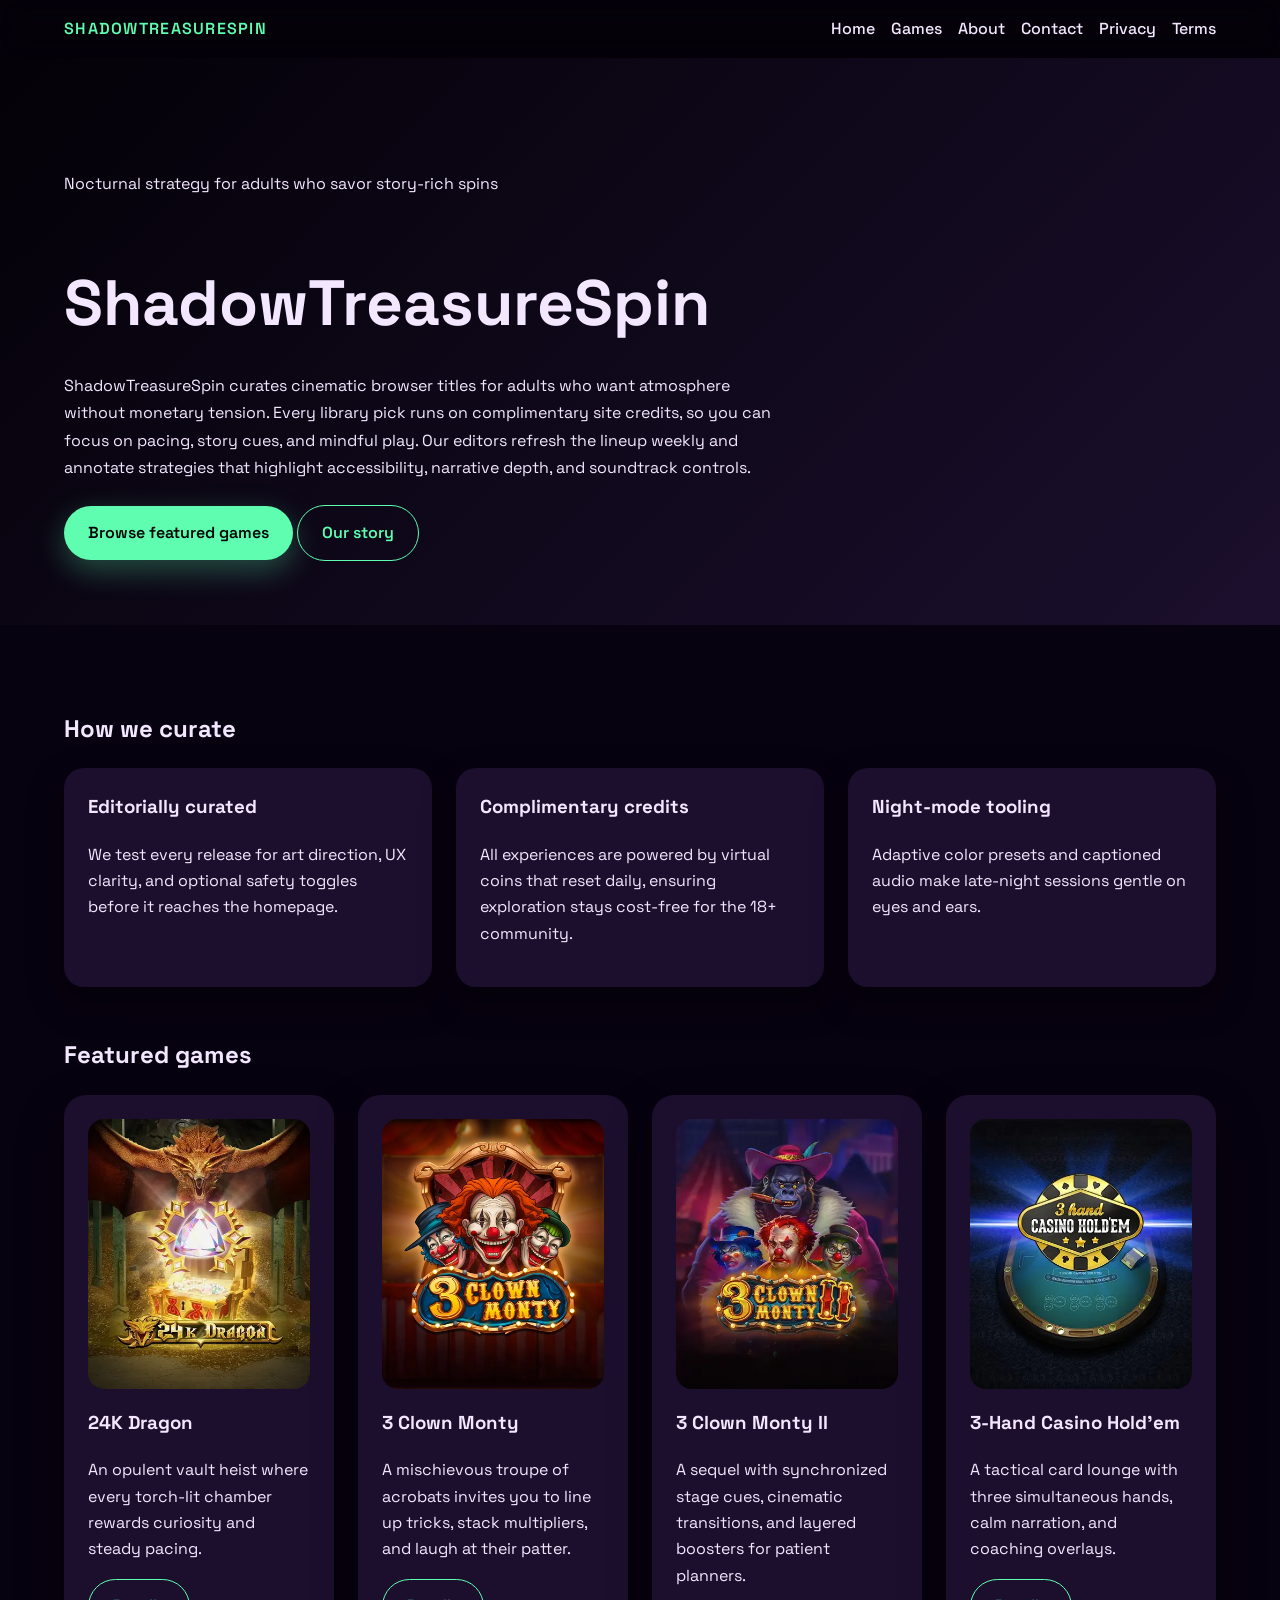
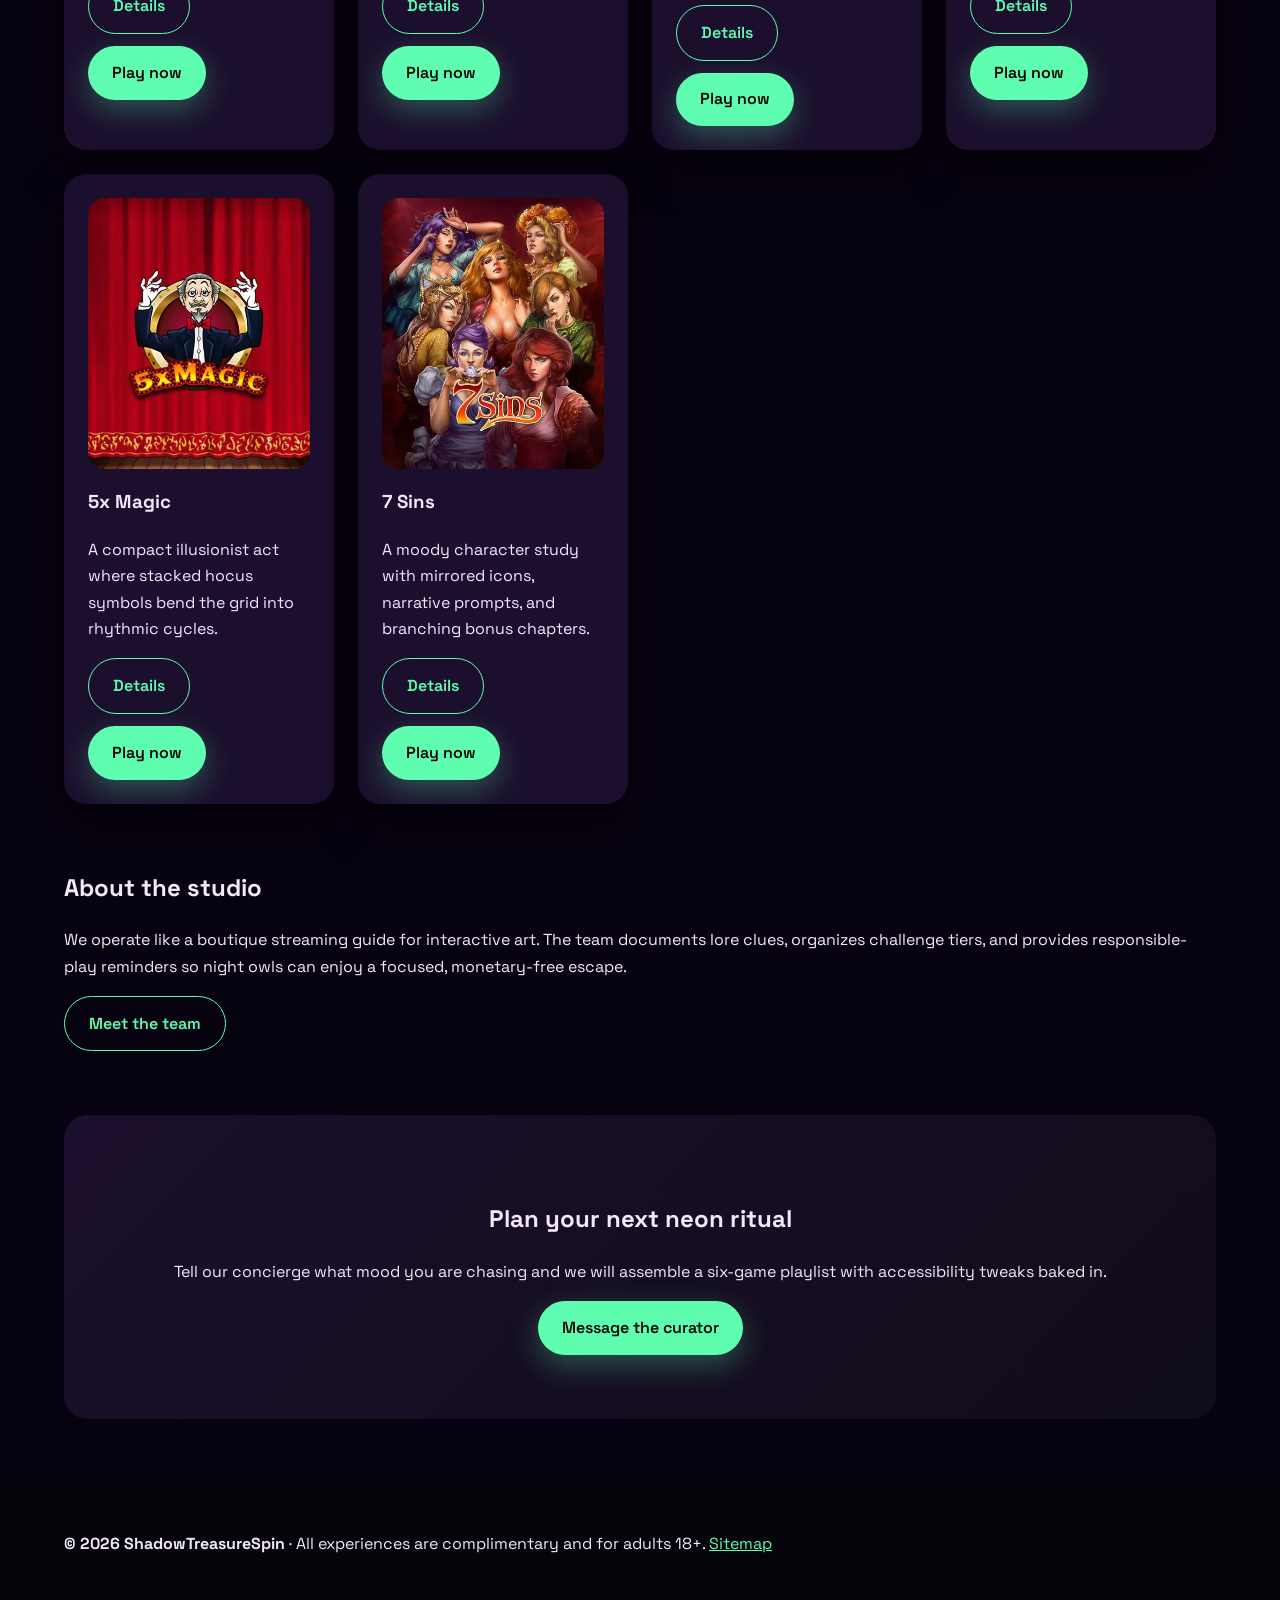
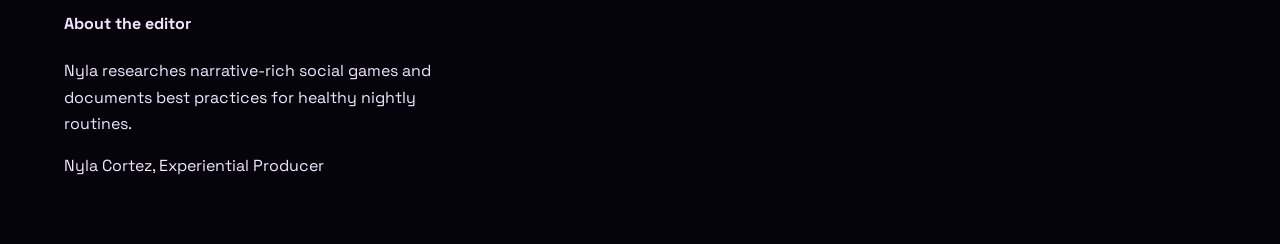
==== index.html @ a5d7dd61 "Initial commit for ShadowTreasureSpin" ====
<!DOCTYPE html><html lang='en'><head><meta charset='UTF-8'><meta name='viewport' content='width=device-width, initial-scale=1.0'><title>ShadowTreasureSpin | Neon Social Game Guide</title><meta name='description' content='ShadowTreasureSpin spotlights six atmospheric, credit-only browser experiences with strategy notes, accessibility tips, and adult-focused community standards.'><meta property='og:title' content='ShadowTreasureSpin | Neon Social Game Guide'><meta property='og:description' content='ShadowTreasureSpin spotlights six atmospheric, credit-only browser experiences with strategy notes, accessibility tips, and adult-focused community standards.'><meta property='og:type' content='website'><meta property='og:url' content='https://shadowtreasurespin.com/index.html'><meta property='og:image' content='https://shadowtreasurespin.com/images/24k-dragon.webp'><meta property='og:site_name' content='ShadowTreasureSpin'><meta name='twitter:card' content='summary_large_image'><meta name='twitter:title' content='ShadowTreasureSpin | Neon Social Game Guide'><meta name='twitter:description' content='ShadowTreasureSpin spotlights six atmospheric, credit-only browser experiences with strategy notes, accessibility tips, and adult-focused community standards.'><link rel='canonical' href='https://shadowtreasurespin.com/index.html'><link rel='preconnect' href='https://fonts.googleapis.com'><link rel='preconnect' href='https://fonts.gstatic.com' crossorigin><link rel='stylesheet' href='https://fonts.googleapis.com/css2?family=Space+Grotesk:wght@400;500;600&display=swap'><link rel='stylesheet' href='css/style.css'><link rel='icon' href="data:image/svg+xml,<svg xmlns='http://www.w3.org/2000/svg' viewBox='0 0 64 64'><circle cx='32' cy='32' r='30' fill='#9b58ff'/><circle cx='32' cy='32' r='18' fill='#5efdb0'/></svg>"><meta name='theme-color' content='#9b58ff'><style>:root{--bg:#07020f;--card:#1b0f2d;--primary:#9b58ff;--accent:#5efdb0;--text:#f3e7ff;--muted:#bba7d1;--shadow:rgba(94,253,176,0.3);}body{margin:0;background:var(--bg);color:var(--text);min-height:100vh;line-height:1.65;}.site-header{display:flex;align-items:center;justify-content:space-between;padding:1rem 5%;background:rgba(0,0,0,0.4);backdrop-filter:blur(14px);position:sticky;top:0;z-index:10;}.logo{font-weight:600;letter-spacing:0.08em;text-transform:uppercase;color:var(--accent);}.site-nav{display:flex;gap:1rem;}.site-nav a{color:var(--text);text-decoration:none;font-weight:500;}.hamburger{background:none;border:none;display:none;flex-direction:column;gap:0.3rem;}.hamburger span{display:block;width:24px;height:2px;background:var(--text);}@media(max-width:768px){.site-nav{position:absolute;top:64px;right:5%;background:var(--card);padding:1rem;border-radius:12px;flex-direction:column;display:none;}.site-nav.open{display:flex;}.hamburger{display:flex;}}</style><script type="application/ld+json">{"@context": "https://schema.org", "@type": "WebSite", "name": "ShadowTreasureSpin", "url": "https://shadowtreasurespin.com", "description": "Nocturnal strategy for adults who savor story-rich spins", "publisher": {"@type": "Organization", "name": "ShadowTreasureSpin"}, "potentialAction": {"@type": "SearchAction", "target": "https://shadowtreasurespin.com/search?q={search_term_string}", "query-input": "required name=search_term_string"}}</script>
<script type="application/ld+json">{"@context": "https://schema.org", "@type": "ItemList", "name": "ShadowTreasureSpin Featured Games", "itemListElement": [{"@type": "ListItem", "position": 1, "item": {"@type": "VideoGame", "name": "24K Dragon", "url": "https://shadowtreasurespin.com/24k-dragon.html"}}, {"@type": "ListItem", "position": 2, "item": {"@type": "VideoGame", "name": "3 Clown Monty", "url": "https://shadowtreasurespin.com/3-clown-monty.html"}}, {"@type": "ListItem", "position": 3, "item": {"@type": "VideoGame", "name": "3 Clown Monty II", "url": "https://shadowtreasurespin.com/3-clown-monty-ii.html"}}, {"@type": "ListItem", "position": 4, "item": {"@type": "VideoGame", "name": "3-Hand Casino Hold'em", "url": "https://shadowtreasurespin.com/3-hand-casino-hold-em.html"}}, {"@type": "ListItem", "position": 5, "item": {"@type": "VideoGame", "name": "5x Magic", "url": "https://shadowtreasurespin.com/5x-magic.html"}}, {"@type": "ListItem", "position": 6, "item": {"@type": "VideoGame", "name": "7 Sins", "url": "https://shadowtreasurespin.com/7-sins.html"}}]}</script></head><body><header class='site-header'><div class='logo'>ShadowTreasureSpin</div><button class='hamburger' aria-label='Toggle navigation'><span></span><span></span><span></span></button><nav class='site-nav'><a href='index.html'>Home</a><a href='games.html'>Games</a><a href='about.html'>About</a><a href='contact.html'>Contact</a><a href='privacy.html'>Privacy</a><a href='terms.html'>Terms</a></nav></header>
    <section class='hero'>
      <p class='eyebrow'>Nocturnal strategy for adults who savor story-rich spins</p>
      <h1>ShadowTreasureSpin</h1>
      <p>ShadowTreasureSpin curates cinematic browser titles for adults who want atmosphere without monetary tension. Every library pick runs on complimentary site credits, so you can focus on pacing, story cues, and mindful play. Our editors refresh the lineup weekly and annotate strategies that highlight accessibility, narrative depth, and soundtrack controls.</p>
      <div class='hero-actions'>
        <a class='btn primary' href='games.html'>Browse featured games</a>
        <a class='btn secondary' href='about.html'>Our story</a>
      </div>
    </section>
    <main>
      <section>
        <h2>How we curate</h2>
        <div class='feature-grid'><div class='card'><h3>Editorially curated</h3><p>We test every release for art direction, UX clarity, and optional safety toggles before it reaches the homepage.</p></div><div class='card'><h3>Complimentary credits</h3><p>All experiences are powered by virtual coins that reset daily, ensuring exploration stays cost-free for the 18+ community.</p></div><div class='card'><h3>Night-mode tooling</h3><p>Adaptive color presets and captioned audio make late-night sessions gentle on eyes and ears.</p></div></div>
      </section>
      <section>
        <h2>Featured games</h2>
        <div class='games-grid'><article class='game-card'><img src='images/24k-dragon.webp' alt='Luminous dragon statue made of virtual gold' loading='lazy'><h3>24K Dragon</h3><p>An opulent vault heist where every torch-lit chamber rewards curiosity and steady pacing.</p><div class='card-actions'><a class='btn secondary' href='24k-dragon.html'>Details</a><a class='btn primary' href='https://asccw.playngonetwork.com/casino/ContainerLauncher?pid=2&gid=twentyfourkdragon&lang=en_GB&practice=1&channel=desktop&demo=2' target='_blank' rel='noopener'>Play now</a></div></article><article class='game-card'><img src='images/3-clown-monty.webp' alt='Retro circus marquee with neon lights' loading='lazy'><h3>3 Clown Monty</h3><p>A mischievous troupe of acrobats invites you to line up tricks, stack multipliers, and laugh at their patter.</p><div class='card-actions'><a class='btn secondary' href='3-clown-monty.html'>Details</a><a class='btn primary' href='https://asccw.playngonetwork.com/casino/ContainerLauncher?pid=2&gid=threeclownmonty&lang=en_GB&practice=1&channel=desktop&demo=2' target='_blank' rel='noopener'>Play now</a></div></article><article class='game-card'><img src='images/3-clown-monty-ii.webp' alt='Stylized circus stage with neon smoke' loading='lazy'><h3>3 Clown Monty II</h3><p>A sequel with synchronized stage cues, cinematic transitions, and layered boosters for patient planners.</p><div class='card-actions'><a class='btn secondary' href='3-clown-monty-ii.html'>Details</a><a class='btn primary' href='https://asccw.playngonetwork.com/casino/ContainerLauncher?pid=2&gid=threeclownmonty2&lang=en_GB&practice=1&channel=desktop&demo=2' target='_blank' rel='noopener'>Play now</a></div></article><article class='game-card'><img src='images/3-hand-casino-hold’em.webp' alt='Minimalist card table with holographic accents' loading='lazy'><h3>3-Hand Casino Hold'em</h3><p>A tactical card lounge with three simultaneous hands, calm narration, and coaching overlays.</p><div class='card-actions'><a class='btn secondary' href='3-hand-casino-hold-em.html'>Details</a><a class='btn primary' href='https://asccw.playngonetwork.com/casino/ContainerLauncher?pid=2&gid=threehandholdem&lang=en_GB&practice=1&channel=desktop&demo=2' target='_blank' rel='noopener'>Play now</a></div></article><article class='game-card'><img src='images/5x-magic.webp' alt='Floating neon top hats over a velvet stage' loading='lazy'><h3>5x Magic</h3><p>A compact illusionist act where stacked hocus symbols bend the grid into rhythmic cycles.</p><div class='card-actions'><a class='btn secondary' href='5x-magic.html'>Details</a><a class='btn primary' href='https://asccw.playngonetwork.com/casino/ContainerLauncher?pid=2&gid=5xmagic&lang=en_GB&practice=1&channel=desktop&demo=2' target='_blank' rel='noopener'>Play now</a></div></article><article class='game-card'><img src='images/7-sins.webp' alt='Baroque stained glass portrait' loading='lazy'><h3>7 Sins</h3><p>A moody character study with mirrored icons, narrative prompts, and branching bonus chapters.</p><div class='card-actions'><a class='btn secondary' href='7-sins.html'>Details</a><a class='btn primary' href='https://asccw.playngonetwork.com/casino/ContainerLauncher?pid=2&gid=sevensins&lang=en_GB&practice=1&channel=desktop&demo=2' target='_blank' rel='noopener'>Play now</a></div></article></div>
      </section>
      <section class='about-preview'>
        <h2>About the studio</h2>
        <p>We operate like a boutique streaming guide for interactive art. The team documents lore clues, organizes challenge tiers, and provides responsible-play reminders so night owls can enjoy a focused, monetary-free escape.</p>
        <a class='btn secondary' href='about.html'>Meet the team</a>
      </section>
      <section class='cta-section'>
        <h2>Plan your next neon ritual</h2>
        <p>Tell our concierge what mood you are chasing and we will assemble a six-game playlist with accessibility tweaks baked in.</p>
        <a class='btn primary' href='contact.html'>Message the curator</a>
      </section>
    </main>
    <footer class='site-footer'><div><strong>&copy; 2026 ShadowTreasureSpin</strong> · All experiences are complimentary and for adults 18+. <a href='sitemap.xml'>Sitemap</a></div><div class='author-bio'><h4>About the editor</h4><p>Nyla researches narrative-rich social games and documents best practices for healthy nightly routines.</p><p>Nyla Cortez, Experiential Producer</p></div></footer><script src='js/main.js' defer></script></body></html>
---- css/style.css ----
@import url('https://fonts.googleapis.com/css2?family=Space+Grotesk:wght@400;500;600&display=swap');
:root { color-scheme: dark; }
body { font-family: 'Space Grotesk', sans-serif; }
main {
  padding: 4rem 5%;
}
.hero {
  padding: 6rem 5% 4rem;
  background: linear-gradient(135deg, rgba(0,0,0,0.5), var(--card));
}
.hero h1 {
  font-size: clamp(2.5rem, 6vw, 4rem);
  margin-bottom: 0.5rem;
}
.hero p {
  max-width: 720px;
  line-height: 1.7;
}
.hero-actions {
  margin-top: 1.5rem;
}
.btn {
  display: inline-block;
  padding: 0.85rem 1.5rem;
  border-radius: 999px;
  text-decoration: none;
  font-weight: 600;
  transition: transform 0.2s ease, box-shadow 0.2s ease;
}
.btn.primary { background: var(--accent); color: #050505; box-shadow: 0 10px 30px var(--shadow); }
.btn.secondary { border: 1px solid var(--accent); color: var(--accent); }
.btn:hover { transform: translateY(-2px); }
.feature-grid, .games-grid, .info-grid {
  display: grid;
  gap: 1.5rem;
}
.feature-grid, .info-grid { grid-template-columns: repeat(auto-fit, minmax(220px, 1fr)); }
.games-grid { grid-template-columns: repeat(auto-fit, minmax(260px, 1fr)); }
.card {
  background: var(--card);
  padding: 1.5rem;
  border-radius: 20px;
  box-shadow: 0 15px 35px rgba(0,0,0,0.35);
}
.card h3 { margin-top: 0; }
.game-card img {
  width: 100%;
  border-radius: 16px;
  display: block;
  margin-bottom: 1rem;
  transition: transform 0.3s ease, filter 0.3s ease;
}
.game-card {
  background: var(--card);
  border-radius: 22px;
  padding: 1.5rem;
  box-shadow: 0 20px 45px rgba(0,0,0,0.35);
  position: relative;
  overflow: hidden;
}
.game-card::after {
  content: '';
  position: absolute;
  inset: 0;
  background: linear-gradient(145deg, transparent, rgba(255,255,255,0.08));
  opacity: 0;
  transition: opacity 0.3s ease;
}
.game-card:hover::after { opacity: 1; }
.game-card:hover img { transform: scale(1.02); filter: brightness(1.1); }
.card-actions { display:flex; gap:0.75rem; flex-wrap:wrap; }
.about-preview { margin: 4rem 0; }
.cta-section { text-align:center; padding:4rem 5%; background: linear-gradient(135deg, var(--card), rgba(255,255,255,0.04)); border-radius:24px; }
.site-footer { padding:3rem 5%; background:#04040a; display:flex; flex-wrap:wrap; gap:2rem; }
.site-footer a { color: var(--accent); }
.author-bio { max-width: 420px; }
.form-group { display:flex; flex-direction:column; margin-bottom:1rem; }
form input, form textarea { padding:0.85rem; border-radius:12px; border:1px solid rgba(255,255,255,0.15); background:rgba(0,0,0,0.35); color:var(--text); }
iframe { border:none; width:100%; min-height:420px; border-radius:20px; }
.related-list { list-style:none; padding:0; display:flex; flex-wrap:wrap; gap:0.75rem; }
.related-list a { color: var(--accent); text-decoration:none; border-bottom:1px solid transparent; }
.related-list a:hover { border-bottom-color: var(--accent); }
section + section { margin-top:3rem; }
.game-hero-image { width:100%; border-radius:24px; margin-bottom:1.5rem; }
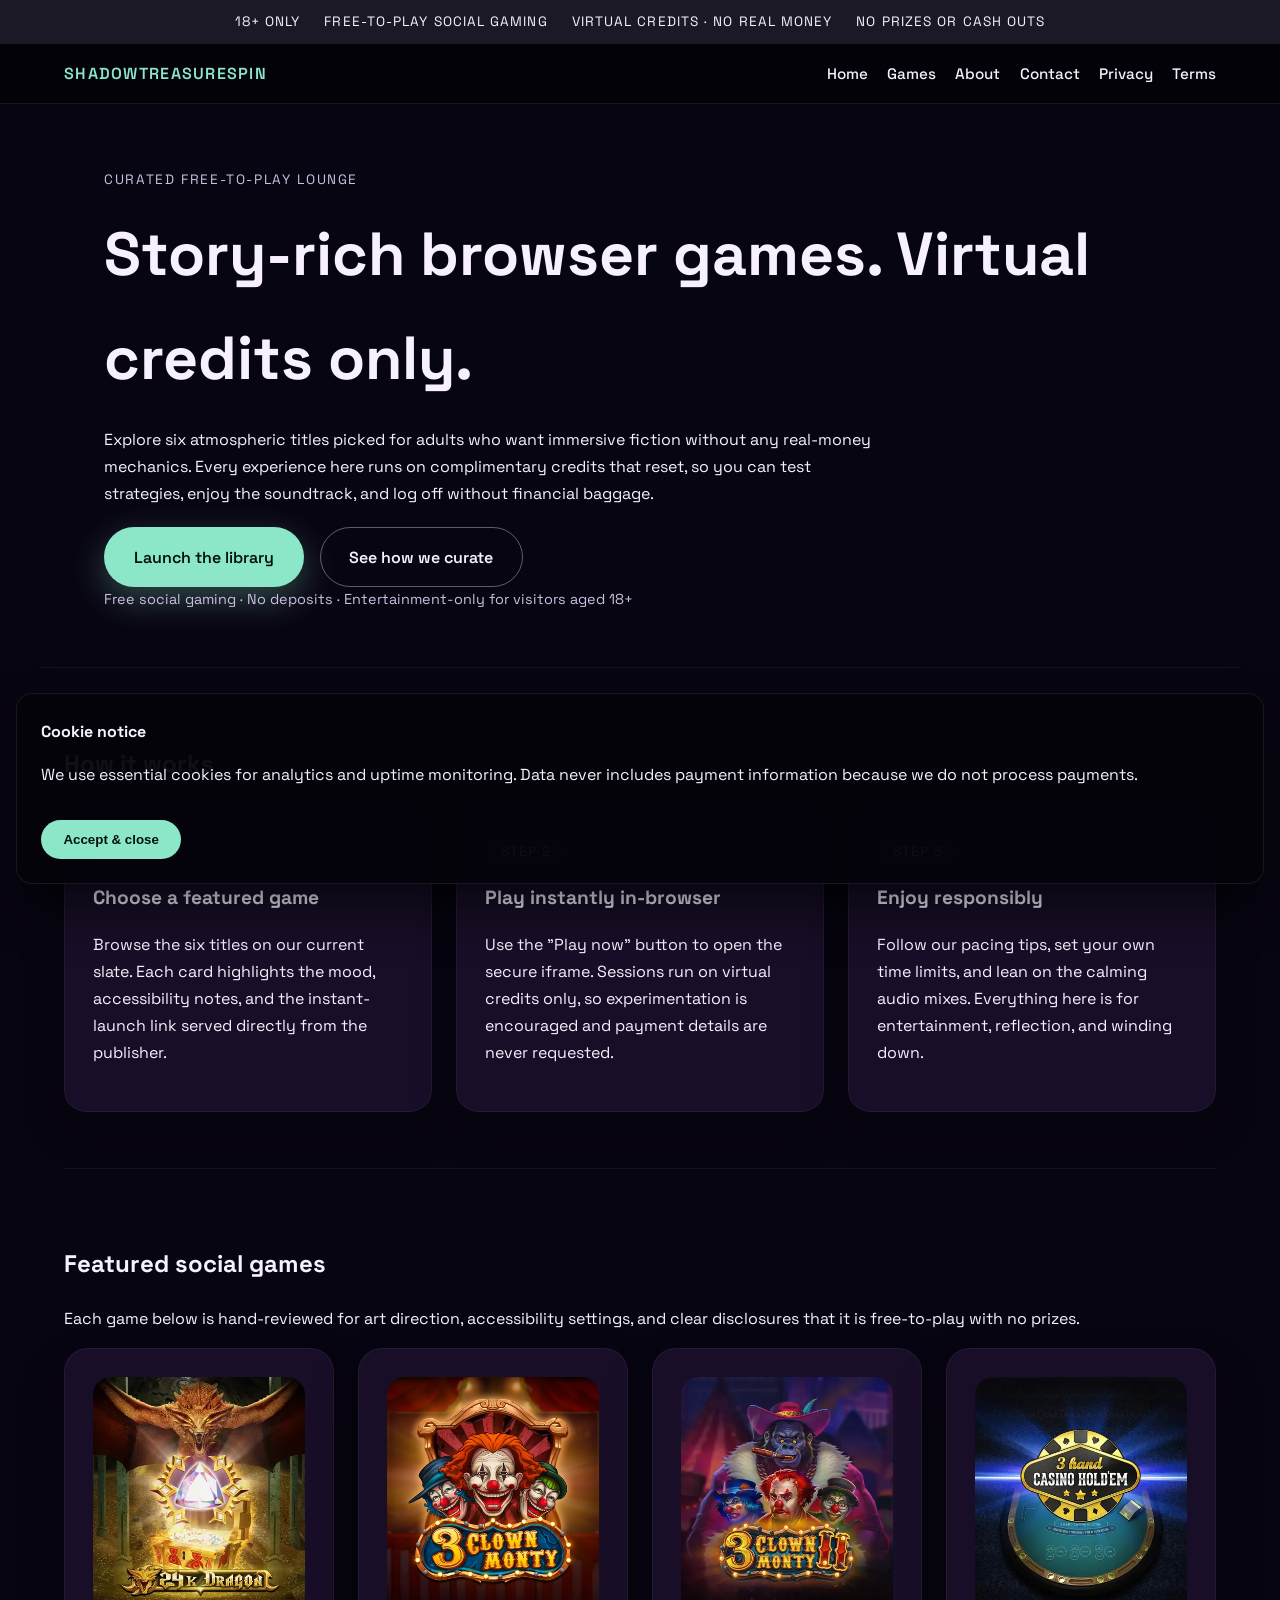
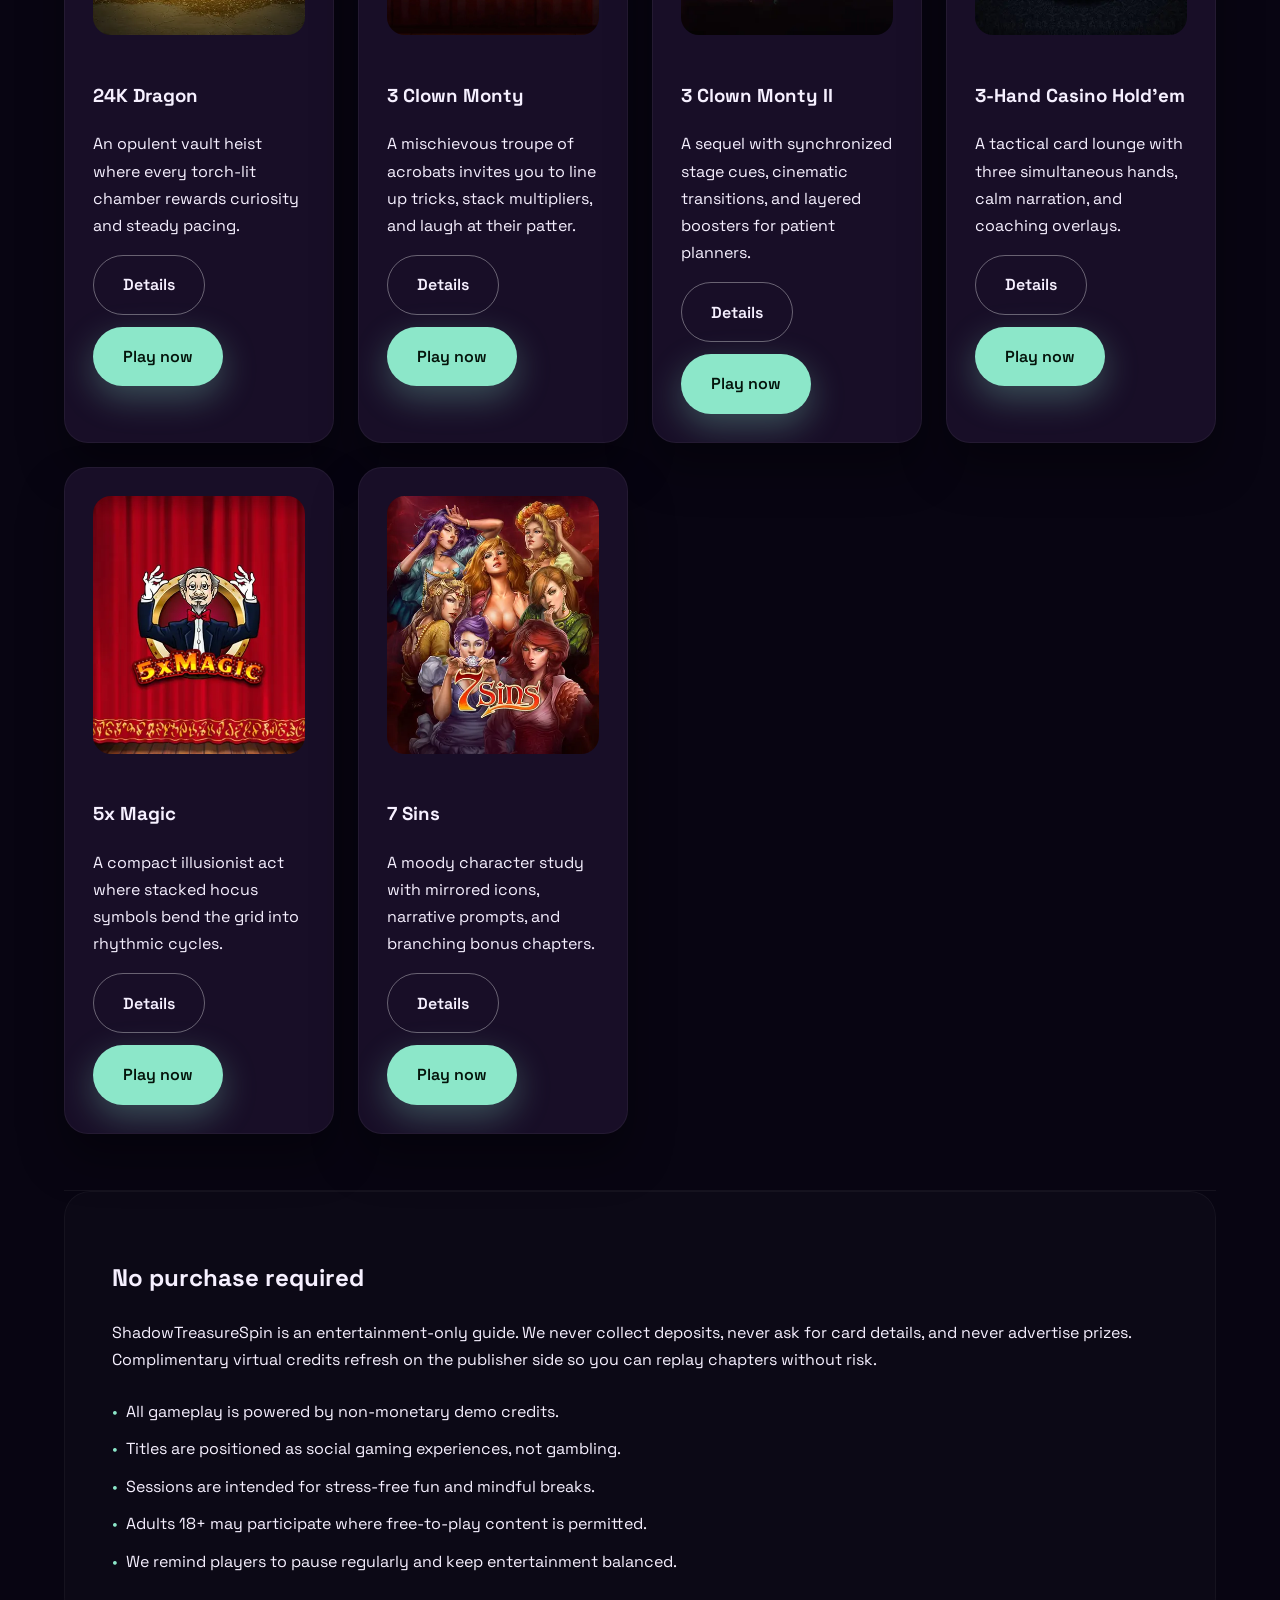
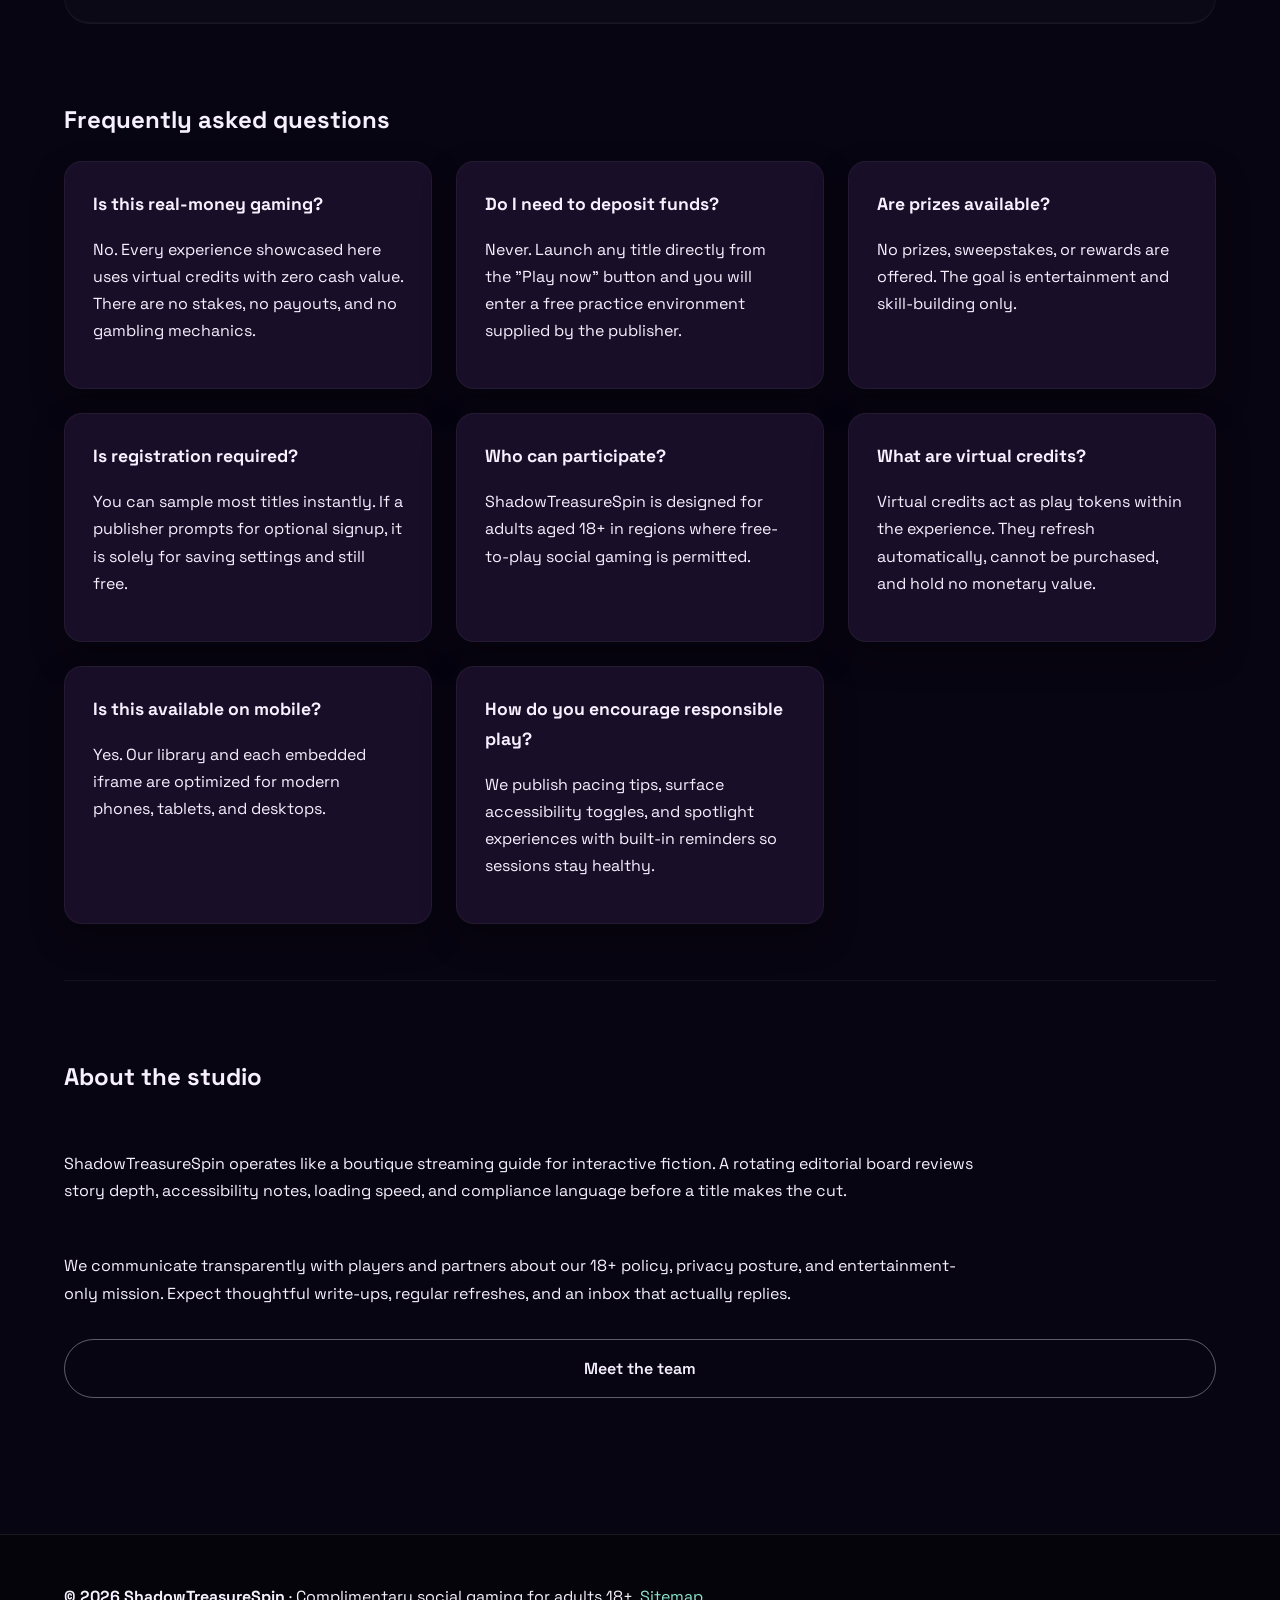
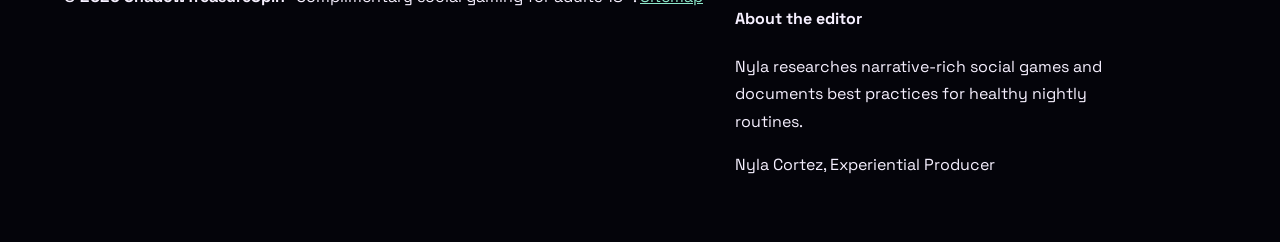
==== commit a74bfe71: "Polish home layout and compliance messaging" ====
--- a/index.html
+++ b/index.html
@@ -1,32 +1,73 @@
-<!DOCTYPE html><html lang='en'><head><meta charset='UTF-8'><meta name='viewport' content='width=device-width, initial-scale=1.0'><title>ShadowTreasureSpin | Neon Social Game Guide</title><meta name='description' content='ShadowTreasureSpin spotlights six atmospheric, credit-only browser experiences with strategy notes, accessibility tips, and adult-focused community standards.'><meta property='og:title' content='ShadowTreasureSpin | Neon Social Game Guide'><meta property='og:description' content='ShadowTreasureSpin spotlights six atmospheric, credit-only browser experiences with strategy notes, accessibility tips, and adult-focused community standards.'><meta property='og:type' content='website'><meta property='og:url' content='https://shadowtreasurespin.com/index.html'><meta property='og:image' content='https://shadowtreasurespin.com/images/24k-dragon.webp'><meta property='og:site_name' content='ShadowTreasureSpin'><meta name='twitter:card' content='summary_large_image'><meta name='twitter:title' content='ShadowTreasureSpin | Neon Social Game Guide'><meta name='twitter:description' content='ShadowTreasureSpin spotlights six atmospheric, credit-only browser experiences with strategy notes, accessibility tips, and adult-focused community standards.'><link rel='canonical' href='https://shadowtreasurespin.com/index.html'><link rel='preconnect' href='https://fonts.googleapis.com'><link rel='preconnect' href='https://fonts.gstatic.com' crossorigin><link rel='stylesheet' href='https://fonts.googleapis.com/css2?family=Space+Grotesk:wght@400;500;600&display=swap'><link rel='stylesheet' href='css/style.css'><link rel='icon' href="data:image/svg+xml,<svg xmlns='http://www.w3.org/2000/svg' viewBox='0 0 64 64'><circle cx='32' cy='32' r='30' fill='#9b58ff'/><circle cx='32' cy='32' r='18' fill='#5efdb0'/></svg>"><meta name='theme-color' content='#9b58ff'><style>:root{--bg:#07020f;--card:#1b0f2d;--primary:#9b58ff;--accent:#5efdb0;--text:#f3e7ff;--muted:#bba7d1;--shadow:rgba(94,253,176,0.3);}body{margin:0;background:var(--bg);color:var(--text);min-height:100vh;line-height:1.65;}.site-header{display:flex;align-items:center;justify-content:space-between;padding:1rem 5%;background:rgba(0,0,0,0.4);backdrop-filter:blur(14px);position:sticky;top:0;z-index:10;}.logo{font-weight:600;letter-spacing:0.08em;text-transform:uppercase;color:var(--accent);}.site-nav{display:flex;gap:1rem;}.site-nav a{color:var(--text);text-decoration:none;font-weight:500;}.hamburger{background:none;border:none;display:none;flex-direction:column;gap:0.3rem;}.hamburger span{display:block;width:24px;height:2px;background:var(--text);}@media(max-width:768px){.site-nav{position:absolute;top:64px;right:5%;background:var(--card);padding:1rem;border-radius:12px;flex-direction:column;display:none;}.site-nav.open{display:flex;}.hamburger{display:flex;}}</style><script type="application/ld+json">{"@context": "https://schema.org", "@type": "WebSite", "name": "ShadowTreasureSpin", "url": "https://shadowtreasurespin.com", "description": "Nocturnal strategy for adults who savor story-rich spins", "publisher": {"@type": "Organization", "name": "ShadowTreasureSpin"}, "potentialAction": {"@type": "SearchAction", "target": "https://shadowtreasurespin.com/search?q={search_term_string}", "query-input": "required name=search_term_string"}}</script>
-<script type="application/ld+json">{"@context": "https://schema.org", "@type": "ItemList", "name": "ShadowTreasureSpin Featured Games", "itemListElement": [{"@type": "ListItem", "position": 1, "item": {"@type": "VideoGame", "name": "24K Dragon", "url": "https://shadowtreasurespin.com/24k-dragon.html"}}, {"@type": "ListItem", "position": 2, "item": {"@type": "VideoGame", "name": "3 Clown Monty", "url": "https://shadowtreasurespin.com/3-clown-monty.html"}}, {"@type": "ListItem", "position": 3, "item": {"@type": "VideoGame", "name": "3 Clown Monty II", "url": "https://shadowtreasurespin.com/3-clown-monty-ii.html"}}, {"@type": "ListItem", "position": 4, "item": {"@type": "VideoGame", "name": "3-Hand Casino Hold'em", "url": "https://shadowtreasurespin.com/3-hand-casino-hold-em.html"}}, {"@type": "ListItem", "position": 5, "item": {"@type": "VideoGame", "name": "5x Magic", "url": "https://shadowtreasurespin.com/5x-magic.html"}}, {"@type": "ListItem", "position": 6, "item": {"@type": "VideoGame", "name": "7 Sins", "url": "https://shadowtreasurespin.com/7-sins.html"}}]}</script></head><body><header class='site-header'><div class='logo'>ShadowTreasureSpin</div><button class='hamburger' aria-label='Toggle navigation'><span></span><span></span><span></span></button><nav class='site-nav'><a href='index.html'>Home</a><a href='games.html'>Games</a><a href='about.html'>About</a><a href='contact.html'>Contact</a><a href='privacy.html'>Privacy</a><a href='terms.html'>Terms</a></nav></header>
-    <section class='hero'>
-      <p class='eyebrow'>Nocturnal strategy for adults who savor story-rich spins</p>
-      <h1>ShadowTreasureSpin</h1>
-      <p>ShadowTreasureSpin curates cinematic browser titles for adults who want atmosphere without monetary tension. Every library pick runs on complimentary site credits, so you can focus on pacing, story cues, and mindful play. Our editors refresh the lineup weekly and annotate strategies that highlight accessibility, narrative depth, and soundtrack controls.</p>
-      <div class='hero-actions'>
-        <a class='btn primary' href='games.html'>Browse featured games</a>
-        <a class='btn secondary' href='about.html'>Our story</a>
-      </div>
-    </section>
-    <main>
-      <section>
-        <h2>How we curate</h2>
-        <div class='feature-grid'><div class='card'><h3>Editorially curated</h3><p>We test every release for art direction, UX clarity, and optional safety toggles before it reaches the homepage.</p></div><div class='card'><h3>Complimentary credits</h3><p>All experiences are powered by virtual coins that reset daily, ensuring exploration stays cost-free for the 18+ community.</p></div><div class='card'><h3>Night-mode tooling</h3><p>Adaptive color presets and captioned audio make late-night sessions gentle on eyes and ears.</p></div></div>
-      </section>
-      <section>
-        <h2>Featured games</h2>
-        <div class='games-grid'><article class='game-card'><img src='images/24k-dragon.webp' alt='Luminous dragon statue made of virtual gold' loading='lazy'><h3>24K Dragon</h3><p>An opulent vault heist where every torch-lit chamber rewards curiosity and steady pacing.</p><div class='card-actions'><a class='btn secondary' href='24k-dragon.html'>Details</a><a class='btn primary' href='https://asccw.playngonetwork.com/casino/ContainerLauncher?pid=2&gid=twentyfourkdragon&lang=en_GB&practice=1&channel=desktop&demo=2' target='_blank' rel='noopener'>Play now</a></div></article><article class='game-card'><img src='images/3-clown-monty.webp' alt='Retro circus marquee with neon lights' loading='lazy'><h3>3 Clown Monty</h3><p>A mischievous troupe of acrobats invites you to line up tricks, stack multipliers, and laugh at their patter.</p><div class='card-actions'><a class='btn secondary' href='3-clown-monty.html'>Details</a><a class='btn primary' href='https://asccw.playngonetwork.com/casino/ContainerLauncher?pid=2&gid=threeclownmonty&lang=en_GB&practice=1&channel=desktop&demo=2' target='_blank' rel='noopener'>Play now</a></div></article><article class='game-card'><img src='images/3-clown-monty-ii.webp' alt='Stylized circus stage with neon smoke' loading='lazy'><h3>3 Clown Monty II</h3><p>A sequel with synchronized stage cues, cinematic transitions, and layered boosters for patient planners.</p><div class='card-actions'><a class='btn secondary' href='3-clown-monty-ii.html'>Details</a><a class='btn primary' href='https://asccw.playngonetwork.com/casino/ContainerLauncher?pid=2&gid=threeclownmonty2&lang=en_GB&practice=1&channel=desktop&demo=2' target='_blank' rel='noopener'>Play now</a></div></article><article class='game-card'><img src='images/3-hand-casino-hold’em.webp' alt='Minimalist card table with holographic accents' loading='lazy'><h3>3-Hand Casino Hold'em</h3><p>A tactical card lounge with three simultaneous hands, calm narration, and coaching overlays.</p><div class='card-actions'><a class='btn secondary' href='3-hand-casino-hold-em.html'>Details</a><a class='btn primary' href='https://asccw.playngonetwork.com/casino/ContainerLauncher?pid=2&gid=threehandholdem&lang=en_GB&practice=1&channel=desktop&demo=2' target='_blank' rel='noopener'>Play now</a></div></article><article class='game-card'><img src='images/5x-magic.webp' alt='Floating neon top hats over a velvet stage' loading='lazy'><h3>5x Magic</h3><p>A compact illusionist act where stacked hocus symbols bend the grid into rhythmic cycles.</p><div class='card-actions'><a class='btn secondary' href='5x-magic.html'>Details</a><a class='btn primary' href='https://asccw.playngonetwork.com/casino/ContainerLauncher?pid=2&gid=5xmagic&lang=en_GB&practice=1&channel=desktop&demo=2' target='_blank' rel='noopener'>Play now</a></div></article><article class='game-card'><img src='images/7-sins.webp' alt='Baroque stained glass portrait' loading='lazy'><h3>7 Sins</h3><p>A moody character study with mirrored icons, narrative prompts, and branching bonus chapters.</p><div class='card-actions'><a class='btn secondary' href='7-sins.html'>Details</a><a class='btn primary' href='https://asccw.playngonetwork.com/casino/ContainerLauncher?pid=2&gid=sevensins&lang=en_GB&practice=1&channel=desktop&demo=2' target='_blank' rel='noopener'>Play now</a></div></article></div>
-      </section>
-      <section class='about-preview'>
-        <h2>About the studio</h2>
-        <p>We operate like a boutique streaming guide for interactive art. The team documents lore clues, organizes challenge tiers, and provides responsible-play reminders so night owls can enjoy a focused, monetary-free escape.</p>
-        <a class='btn secondary' href='about.html'>Meet the team</a>
-      </section>
-      <section class='cta-section'>
-        <h2>Plan your next neon ritual</h2>
-        <p>Tell our concierge what mood you are chasing and we will assemble a six-game playlist with accessibility tweaks baked in.</p>
-        <a class='btn primary' href='contact.html'>Message the curator</a>
-      </section>
-    </main>
-    <footer class='site-footer'><div><strong>&copy; 2026 ShadowTreasureSpin</strong> · All experiences are complimentary and for adults 18+. <a href='sitemap.xml'>Sitemap</a></div><div class='author-bio'><h4>About the editor</h4><p>Nyla researches narrative-rich social games and documents best practices for healthy nightly routines.</p><p>Nyla Cortez, Experiential Producer</p></div></footer><script src='js/main.js' defer></script></body></html>+<!DOCTYPE html><html lang='en'><head><meta charset='UTF-8'><meta name='viewport' content='width=device-width, initial-scale=1.0'><title>ShadowTreasureSpin | Neon Social Game Guide</title><meta name='description' content='ShadowTreasureSpin spotlights six atmospheric, credit-only browser experiences with strategy notes, accessibility tips, and adult-focused community standards.'><meta property='og:title' content='ShadowTreasureSpin | Neon Social Game Guide'><meta property='og:description' content='ShadowTreasureSpin spotlights six atmospheric, credit-only browser experiences with strategy notes, accessibility tips, and adult-focused community standards.'><meta property='og:type' content='website'><meta property='og:url' content='https://shadowtreasurespin.com/index.html'><meta property='og:image' content='https://shadowtreasurespin.com/images/24k-dragon.webp'><meta property='og:site_name' content='ShadowTreasureSpin'><meta name='twitter:card' content='summary_large_image'><meta name='twitter:title' content='ShadowTreasureSpin | Neon Social Game Guide'><meta name='twitter:description' content='ShadowTreasureSpin spotlights six atmospheric, credit-only browser experiences with strategy notes, accessibility tips, and adult-focused community standards.'><link rel='canonical' href='https://shadowtreasurespin.com/index.html'><link rel='preconnect' href='https://fonts.googleapis.com'><link rel='preconnect' href='https://fonts.gstatic.com' crossorigin><link rel='stylesheet' href='https://fonts.googleapis.com/css2?family=Space+Grotesk:wght@400;500;600&display=swap'><link rel='stylesheet' href='css/style.css'><link rel='icon' href="data:image/svg+xml,<svg xmlns='http://www.w3.org/2000/svg' viewBox='0 0 64 64'><circle cx='32' cy='32' r='30' fill='#b387ff'/><circle cx='32' cy='32' r='18' fill='#8ce7c9'/></svg>"><meta name='theme-color' content='#b387ff'><style>:root{--bg:#080512;--card:#180e27;--primary:#b387ff;--accent:#8ce7c9;--text:#f6f0ff;--muted:#cbbfdf;--shadow:rgba(140,231,201,0.3);}</style><script type="application/ld+json">{"@context": "https://schema.org", "@type": "WebSite", "name": "ShadowTreasureSpin", "url": "https://shadowtreasurespin.com", "description": "Nocturnal strategy for adults who savor story-rich spins", "publisher": {"@type": "Organization", "name": "ShadowTreasureSpin"}, "potentialAction": {"@type": "SearchAction", "target": "https://shadowtreasurespin.com/search?q={search_term_string}", "query-input": "required name=search_term_string"}}</script>
+<script type="application/ld+json">{"@context": "https://schema.org", "@type": "ItemList", "name": "ShadowTreasureSpin Featured Games", "itemListElement": [{"@type": "ListItem", "position": 1, "item": {"@type": "VideoGame", "name": "24K Dragon", "url": "https://shadowtreasurespin.com/24k-dragon.html"}}, {"@type": "ListItem", "position": 2, "item": {"@type": "VideoGame", "name": "3 Clown Monty", "url": "https://shadowtreasurespin.com/3-clown-monty.html"}}, {"@type": "ListItem", "position": 3, "item": {"@type": "VideoGame", "name": "3 Clown Monty II", "url": "https://shadowtreasurespin.com/3-clown-monty-ii.html"}}, {"@type": "ListItem", "position": 4, "item": {"@type": "VideoGame", "name": "3-Hand Casino Hold'em", "url": "https://shadowtreasurespin.com/3-hand-casino-hold-em.html"}}, {"@type": "ListItem", "position": 5, "item": {"@type": "VideoGame", "name": "5x Magic", "url": "https://shadowtreasurespin.com/5x-magic.html"}}, {"@type": "ListItem", "position": 6, "item": {"@type": "VideoGame", "name": "7 Sins", "url": "https://shadowtreasurespin.com/7-sins.html"}}]}</script></head><body><div class='compliance-strip'><span>18+ only</span><span>Free-to-play social gaming</span><span>Virtual credits · No real money</span><span>No prizes or cash outs</span></div><header class='site-header'><div class='logo'>ShadowTreasureSpin</div><button class='hamburger' aria-label='Toggle navigation'><span></span><span></span><span></span></button><nav class='site-nav'><a href='index.html'>Home</a><a href='games.html'>Games</a><a href='about.html'>About</a><a href='contact.html'>Contact</a><a href='privacy.html'>Privacy</a><a href='terms.html'>Terms</a></nav></header>
+<section class='hero' id='hero'>
+  <div>
+    <p class='eyebrow'>Curated free-to-play lounge</p>
+    <h1>Story-rich browser games. Virtual credits only.</h1>
+    <p>Explore six atmospheric titles picked for adults who want immersive fiction without any real-money mechanics. Every experience here runs on complimentary credits that reset, so you can test strategies, enjoy the soundtrack, and log off without financial baggage.</p>
+    <div class='hero-actions'>
+      <a class='btn primary' href='games.html'>Launch the library</a>
+      <a class='btn secondary' href='about.html'>See how we curate</a>
+    </div>
+    <p class='assurance-note'>Free social gaming · No deposits · Entertainment-only for visitors aged 18+</p>
+  </div>
+</section>
+<main>
+  <section id='how-it-works'>
+    <h2>How it works</h2>
+    <div class='steps-grid'>
+      <article class='step-card'>
+        <span>Step 1</span>
+        <h3>Choose a featured game</h3>
+        <p>Browse the six titles on our current slate. Each card highlights the mood, accessibility notes, and the instant-launch link served directly from the publisher.</p>
+      </article>
+      <article class='step-card'>
+        <span>Step 2</span>
+        <h3>Play instantly in-browser</h3>
+        <p>Use the "Play now" button to open the secure iframe. Sessions run on virtual credits only, so experimentation is encouraged and payment details are never requested.</p>
+      </article>
+      <article class='step-card'>
+        <span>Step 3</span>
+        <h3>Enjoy responsibly</h3>
+        <p>Follow our pacing tips, set your own time limits, and lean on the calming audio mixes. Everything here is for entertainment, reflection, and winding down.</p>
+      </article>
+    </div>
+  </section>
+  <section id='games'>
+    <h2>Featured social games</h2>
+    <p>Each game below is hand-reviewed for art direction, accessibility settings, and clear disclosures that it is free-to-play with no prizes.</p>
+    <div class='games-grid'><article class='game-card'><img src='images/24k-dragon.webp' alt='Luminous dragon statue made of virtual gold' loading='lazy'><h3>24K Dragon</h3><p>An opulent vault heist where every torch-lit chamber rewards curiosity and steady pacing.</p><div class='card-actions'><a class='btn secondary' href='24k-dragon.html'>Details</a><a class='btn primary' href='https://asccw.playngonetwork.com/casino/ContainerLauncher?pid=2&gid=twentyfourkdragon&lang=en_GB&practice=1&channel=desktop&demo=2' target='_blank' rel='noopener'>Play now</a></div></article><article class='game-card'><img src='images/3-clown-monty.webp' alt='Retro circus marquee with neon lights' loading='lazy'><h3>3 Clown Monty</h3><p>A mischievous troupe of acrobats invites you to line up tricks, stack multipliers, and laugh at their patter.</p><div class='card-actions'><a class='btn secondary' href='3-clown-monty.html'>Details</a><a class='btn primary' href='https://asccw.playngonetwork.com/casino/ContainerLauncher?pid=2&gid=threeclownmonty&lang=en_GB&practice=1&channel=desktop&demo=2' target='_blank' rel='noopener'>Play now</a></div></article><article class='game-card'><img src='images/3-clown-monty-ii.webp' alt='Stylized circus stage with neon smoke' loading='lazy'><h3>3 Clown Monty II</h3><p>A sequel with synchronized stage cues, cinematic transitions, and layered boosters for patient planners.</p><div class='card-actions'><a class='btn secondary' href='3-clown-monty-ii.html'>Details</a><a class='btn primary' href='https://asccw.playngonetwork.com/casino/ContainerLauncher?pid=2&gid=threeclownmonty2&lang=en_GB&practice=1&channel=desktop&demo=2' target='_blank' rel='noopener'>Play now</a></div></article><article class='game-card'><img src='images/3-hand-casino-hold’em.webp' alt='Minimalist card table with holographic accents' loading='lazy'><h3>3-Hand Casino Hold'em</h3><p>A tactical card lounge with three simultaneous hands, calm narration, and coaching overlays.</p><div class='card-actions'><a class='btn secondary' href='3-hand-casino-hold-em.html'>Details</a><a class='btn primary' href='https://asccw.playngonetwork.com/casino/ContainerLauncher?pid=2&gid=threehandholdem&lang=en_GB&practice=1&channel=desktop&demo=2' target='_blank' rel='noopener'>Play now</a></div></article><article class='game-card'><img src='images/5x-magic.webp' alt='Floating neon top hats over a velvet stage' loading='lazy'><h3>5x Magic</h3><p>A compact illusionist act where stacked hocus symbols bend the grid into rhythmic cycles.</p><div class='card-actions'><a class='btn secondary' href='5x-magic.html'>Details</a><a class='btn primary' href='https://asccw.playngonetwork.com/casino/ContainerLauncher?pid=2&gid=5xmagic&lang=en_GB&practice=1&channel=desktop&demo=2' target='_blank' rel='noopener'>Play now</a></div></article><article class='game-card'><img src='images/7-sins.webp' alt='Baroque stained glass portrait' loading='lazy'><h3>7 Sins</h3><p>A moody character study with mirrored icons, narrative prompts, and branching bonus chapters.</p><div class='card-actions'><a class='btn secondary' href='7-sins.html'>Details</a><a class='btn primary' href='https://asccw.playngonetwork.com/casino/ContainerLauncher?pid=2&gid=sevensins&lang=en_GB&practice=1&channel=desktop&demo=2' target='_blank' rel='noopener'>Play now</a></div></article></div>
+  </section>
+  <section class='no-purchase'>
+    <h2>No purchase required</h2>
+    <p>ShadowTreasureSpin is an entertainment-only guide. We never collect deposits, never ask for card details, and never advertise prizes. Complimentary virtual credits refresh on the publisher side so you can replay chapters without risk.</p>
+    <ul>
+      <li>All gameplay is powered by non-monetary demo credits.</li>
+      <li>Titles are positioned as social gaming experiences, not gambling.</li>
+      <li>Sessions are intended for stress-free fun and mindful breaks.</li>
+      <li>Adults 18+ may participate where free-to-play content is permitted.</li>
+      <li>We remind players to pause regularly and keep entertainment balanced.</li>
+    </ul>
+  </section>
+  <section class='faq-section' id='faq'>
+    <h2>Frequently asked questions</h2>
+    <div class='faq-grid'>
+      <article class='faq-item'><h3>Is this real-money gaming?</h3><p>No. Every experience showcased here uses virtual credits with zero cash value. There are no stakes, no payouts, and no gambling mechanics.</p></article>
+      <article class='faq-item'><h3>Do I need to deposit funds?</h3><p>Never. Launch any title directly from the "Play now" button and you will enter a free practice environment supplied by the publisher.</p></article>
+      <article class='faq-item'><h3>Are prizes available?</h3><p>No prizes, sweepstakes, or rewards are offered. The goal is entertainment and skill-building only.</p></article>
+      <article class='faq-item'><h3>Is registration required?</h3><p>You can sample most titles instantly. If a publisher prompts for optional signup, it is solely for saving settings and still free.</p></article>
+      <article class='faq-item'><h3>Who can participate?</h3><p>ShadowTreasureSpin is designed for adults aged 18+ in regions where free-to-play social gaming is permitted.</p></article>
+      <article class='faq-item'><h3>What are virtual credits?</h3><p>Virtual credits act as play tokens within the experience. They refresh automatically, cannot be purchased, and hold no monetary value.</p></article>
+      <article class='faq-item'><h3>Is this available on mobile?</h3><p>Yes. Our library and each embedded iframe are optimized for modern phones, tablets, and desktops.</p></article>
+      <article class='faq-item'><h3>How do you encourage responsible play?</h3><p>We publish pacing tips, surface accessibility toggles, and spotlight experiences with built-in reminders so sessions stay healthy.</p></article>
+    </div>
+  </section>
+  <section class='about-preview'>
+    <h2>About the studio</h2>
+    <p>ShadowTreasureSpin operates like a boutique streaming guide for interactive fiction. A rotating editorial board reviews story depth, accessibility notes, loading speed, and compliance language before a title makes the cut.</p>
+    <p>We communicate transparently with players and partners about our 18+ policy, privacy posture, and entertainment-only mission. Expect thoughtful write-ups, regular refreshes, and an inbox that actually replies.</p>
+    <a class='btn secondary' href='about.html'>Meet the team</a>
+  </section>
+</main>
+<footer class='site-footer'><div><strong>&copy; 2026 ShadowTreasureSpin</strong> · Complimentary social gaming for adults 18+. <a href='sitemap.xml'>Sitemap</a></div><div class='author-bio'><h4>About the editor</h4><p>Nyla researches narrative-rich social games and documents best practices for healthy nightly routines.</p><p>Nyla Cortez, Experiential Producer</p></div></footer>
+<div class='cookie-banner' role='region' aria-label='Cookie notice'><div><strong>Cookie notice</strong><p>We use essential cookies for analytics and uptime monitoring. Data never includes payment information because we do not process payments.</p></div><button type='button' data-cookie-accept>Accept &amp; close</button></div><script src='js/main.js' defer></script></body></html>
--- a/css/style.css
+++ b/css/style.css
@@ -1,85 +1,369 @@
 @import url('https://fonts.googleapis.com/css2?family=Space+Grotesk:wght@400;500;600&display=swap');
-:root { color-scheme: dark; }
-body { font-family: 'Space Grotesk', sans-serif; }
+:root {
+  color-scheme: dark;
+}
+* {
+  box-sizing: border-box;
+}
+body {
+  margin: 0;
+  font-family: 'Space Grotesk', sans-serif;
+  background: var(--bg);
+  color: var(--text);
+  line-height: 1.7;
+  font-size: 1rem;
+}
+img {
+  max-width: 100%;
+  height: auto;
+  border-radius: 18px;
+}
+a {
+  color: var(--accent);
+}
 main {
-  padding: 4rem 5%;
+  padding: 0 5% 5rem;
+}
+main > section {
+  padding: 3.5rem 0;
+  border-bottom: 1px solid rgba(255, 255, 255, 0.05);
+}
+main > section:last-of-type {
+  border-bottom: none;
+}
+.compliance-strip {
+  background: rgba(255, 255, 255, 0.08);
+  color: var(--text);
+  padding: 0.65rem 5%;
+  font-size: 0.85rem;
+  letter-spacing: 0.08em;
+  text-transform: uppercase;
+  display: flex;
+  justify-content: center;
+  gap: 1.5rem;
+  flex-wrap: wrap;
+}
+.compliance-strip span {
+  display: inline-flex;
+  align-items: center;
+  gap: 0.4rem;
+}
+.site-header {
+  display: flex;
+  align-items: center;
+  justify-content: space-between;
+  padding: 1rem 5%;
+  background: rgba(0, 0, 0, 0.45);
+  backdrop-filter: blur(18px);
+  position: sticky;
+  top: 0;
+  z-index: 10;
+  border-bottom: 1px solid rgba(255, 255, 255, 0.08);
+}
+.logo {
+  font-weight: 600;
+  letter-spacing: 0.08em;
+  text-transform: uppercase;
+  color: var(--accent);
+}
+.site-nav {
+  display: flex;
+  gap: 1.2rem;
+}
+.site-nav a {
+  color: var(--text);
+  text-decoration: none;
+  font-weight: 500;
+  font-size: 0.95rem;
+}
+.hamburger {
+  background: none;
+  border: none;
+  display: none;
+  flex-direction: column;
+  gap: 0.3rem;
+}
+.hamburger span {
+  display: block;
+  width: 24px;
+  height: 2px;
+  background: var(--text);
 }
 .hero {
-  padding: 6rem 5% 4rem;
-  background: linear-gradient(135deg, rgba(0,0,0,0.5), var(--card));
+  padding: 4rem 5% 3.5rem;
+  border-bottom: 1px solid rgba(255, 255, 255, 0.05);
+  display: grid;
+  gap: 1.5rem;
+  max-width: 1200px;
+  margin: 0 auto;
 }
 .hero h1 {
-  font-size: clamp(2.5rem, 6vw, 4rem);
-  margin-bottom: 0.5rem;
+  font-size: clamp(2.5rem, 5vw, 3.8rem);
+  margin: 0 0 1rem;
 }
 .hero p {
-  max-width: 720px;
-  line-height: 1.7;
+  max-width: 780px;
+  margin: 0;
+}
+.hero .eyebrow {
+  color: var(--muted);
+  text-transform: uppercase;
+  letter-spacing: 0.12em;
+  font-size: 0.85rem;
+  margin-bottom: 0.75rem;
 }
 .hero-actions {
-  margin-top: 1.5rem;
+  display: flex;
+  gap: 1rem;
+  flex-wrap: wrap;
+  align-items: center;
+  margin-top: 1.25rem;
+}
+.assurance-note {
+  font-size: 0.9rem;
+  color: var(--muted);
 }
 .btn {
-  display: inline-block;
-  padding: 0.85rem 1.5rem;
+  display: inline-flex;
+  align-items: center;
+  justify-content: center;
+  gap: 0.35rem;
+  padding: 0.95rem 1.8rem;
   border-radius: 999px;
   text-decoration: none;
   font-weight: 600;
-  transition: transform 0.2s ease, box-shadow 0.2s ease;
-}
-.btn.primary { background: var(--accent); color: #050505; box-shadow: 0 10px 30px var(--shadow); }
-.btn.secondary { border: 1px solid var(--accent); color: var(--accent); }
-.btn:hover { transform: translateY(-2px); }
-.feature-grid, .games-grid, .info-grid {
+  transition: transform 0.2s ease, box-shadow 0.2s ease, background 0.2s ease;
+  border: 1px solid transparent;
+}
+.btn.primary {
+  background: var(--accent);
+  color: #04140b;
+  box-shadow: 0 12px 35px var(--shadow);
+}
+.btn.secondary {
+  border: 1px solid rgba(255, 255, 255, 0.35);
+  color: var(--text);
+  background: transparent;
+}
+.btn:hover,
+.btn:focus-visible {
+  transform: translateY(-2px);
+  box-shadow: 0 18px 35px rgba(0, 0, 0, 0.35);
+}
+.steps-grid,
+.games-grid,
+.faq-grid {
   display: grid;
   gap: 1.5rem;
 }
-.feature-grid, .info-grid { grid-template-columns: repeat(auto-fit, minmax(220px, 1fr)); }
-.games-grid { grid-template-columns: repeat(auto-fit, minmax(260px, 1fr)); }
-.card {
+.steps-grid {
+  grid-template-columns: repeat(auto-fit, minmax(220px, 1fr));
+}
+.step-card {
   background: var(--card);
-  padding: 1.5rem;
-  border-radius: 20px;
-  box-shadow: 0 15px 35px rgba(0,0,0,0.35);
-}
-.card h3 { margin-top: 0; }
-.game-card img {
-  width: 100%;
-  border-radius: 16px;
-  display: block;
-  margin-bottom: 1rem;
-  transition: transform 0.3s ease, filter 0.3s ease;
+  border-radius: 22px;
+  padding: 1.75rem;
+  box-shadow: 0 18px 38px rgba(0, 0, 0, 0.35);
+  border: 1px solid rgba(255, 255, 255, 0.05);
+}
+.step-card span {
+  display: inline-flex;
+  padding: 0.35rem 1rem;
+  border-radius: 999px;
+  background: rgba(255, 255, 255, 0.08);
+  color: var(--accent);
+  font-size: 0.85rem;
+  letter-spacing: 0.08em;
+  margin-bottom: 0.85rem;
+  text-transform: uppercase;
+}
+.step-card h3 {
+  margin: 0 0 0.75rem;
+  font-size: 1.2rem;
+}
+.games-grid {
+  grid-template-columns: repeat(auto-fit, minmax(260px, 1fr));
 }
 .game-card {
   background: var(--card);
-  border-radius: 22px;
-  padding: 1.5rem;
-  box-shadow: 0 20px 45px rgba(0,0,0,0.35);
+  border-radius: 24px;
+  padding: 1.75rem;
+  box-shadow: 0 25px 45px rgba(0, 0, 0, 0.35);
   position: relative;
   overflow: hidden;
+  border: 1px solid rgba(255, 255, 255, 0.05);
 }
 .game-card::after {
   content: '';
   position: absolute;
   inset: 0;
-  background: linear-gradient(145deg, transparent, rgba(255,255,255,0.08));
+  background: linear-gradient(145deg, transparent, rgba(255, 255, 255, 0.08));
   opacity: 0;
   transition: opacity 0.3s ease;
 }
-.game-card:hover::after { opacity: 1; }
-.game-card:hover img { transform: scale(1.02); filter: brightness(1.1); }
-.card-actions { display:flex; gap:0.75rem; flex-wrap:wrap; }
-.about-preview { margin: 4rem 0; }
-.cta-section { text-align:center; padding:4rem 5%; background: linear-gradient(135deg, var(--card), rgba(255,255,255,0.04)); border-radius:24px; }
-.site-footer { padding:3rem 5%; background:#04040a; display:flex; flex-wrap:wrap; gap:2rem; }
-.site-footer a { color: var(--accent); }
-.author-bio { max-width: 420px; }
-.form-group { display:flex; flex-direction:column; margin-bottom:1rem; }
-form input, form textarea { padding:0.85rem; border-radius:12px; border:1px solid rgba(255,255,255,0.15); background:rgba(0,0,0,0.35); color:var(--text); }
-iframe { border:none; width:100%; min-height:420px; border-radius:20px; }
-.related-list { list-style:none; padding:0; display:flex; flex-wrap:wrap; gap:0.75rem; }
-.related-list a { color: var(--accent); text-decoration:none; border-bottom:1px solid transparent; }
-.related-list a:hover { border-bottom-color: var(--accent); }
-section + section { margin-top:3rem; }
-.game-hero-image { width:100%; border-radius:24px; margin-bottom:1.5rem; }
-
+.game-card:hover::after {
+  opacity: 1;
+}
+.game-card:hover {
+  transform: translateY(-4px);
+}
+.game-card img {
+  width: 100%;
+  margin-bottom: 1.1rem;
+  border-radius: 18px;
+  transition: transform 0.3s ease, filter 0.3s ease;
+}
+.game-card:hover img {
+  transform: scale(1.02);
+  filter: brightness(1.08);
+}
+.card-actions {
+  display: flex;
+  gap: 0.75rem;
+  flex-wrap: wrap;
+  margin-top: 1rem;
+}
+.no-purchase {
+  background: rgba(255, 255, 255, 0.02);
+  border-radius: 26px;
+  padding: 3rem;
+  box-shadow: inset 0 0 0 1px rgba(255, 255, 255, 0.04);
+}
+.no-purchase ul {
+  list-style: none;
+  padding: 0;
+  margin: 1.5rem 0 0;
+  display: grid;
+  gap: 0.65rem;
+}
+.no-purchase li::before {
+  content: '•';
+  margin-right: 0.5rem;
+  color: var(--accent);
+}
+.faq-grid {
+  grid-template-columns: repeat(auto-fit, minmax(280px, 1fr));
+}
+.faq-item {
+  background: var(--card);
+  border-radius: 18px;
+  padding: 1.75rem;
+  border: 1px solid rgba(255, 255, 255, 0.05);
+  box-shadow: 0 15px 32px rgba(0, 0, 0, 0.35);
+}
+.faq-item h3 {
+  margin: 0 0 0.5rem;
+  font-size: 1.1rem;
+}
+.about-preview {
+  display: grid;
+  gap: 1rem;
+}
+.about-preview p {
+  max-width: 920px;
+}
+.site-footer {
+  padding: 3rem 5%;
+  background: #04040a;
+  display: flex;
+  flex-wrap: wrap;
+  gap: 2rem;
+  border-top: 1px solid rgba(255, 255, 255, 0.08);
+}
+.site-footer a {
+  color: var(--accent);
+}
+.author-bio {
+  max-width: 420px;
+}
+.cookie-banner {
+  position: fixed;
+  left: 1rem;
+  right: 1rem;
+  bottom: 1rem;
+  background: rgba(4, 4, 10, 0.95);
+  border: 1px solid rgba(255, 255, 255, 0.08);
+  border-radius: 16px;
+  padding: 1.5rem;
+  display: flex;
+  flex-wrap: wrap;
+  gap: 1rem;
+  align-items: center;
+  box-shadow: 0 25px 45px rgba(0, 0, 0, 0.55);
+}
+.cookie-banner.hidden {
+  display: none;
+}
+.cookie-banner button {
+  padding: 0.75rem 1.4rem;
+  border-radius: 999px;
+  border: none;
+  background: var(--accent);
+  color: #04140b;
+  font-weight: 600;
+  cursor: pointer;
+}
+.form-group {
+  display: flex;
+  flex-direction: column;
+  margin-bottom: 1rem;
+}
+form input,
+form textarea {
+  padding: 0.85rem;
+  border-radius: 12px;
+  border: 1px solid rgba(255, 255, 255, 0.15);
+  background: rgba(0, 0, 0, 0.35);
+  color: var(--text);
+}
+iframe {
+  border: none;
+  width: 100%;
+  min-height: 420px;
+  border-radius: 20px;
+}
+.related-list {
+  list-style: none;
+  padding: 0;
+  display: flex;
+  flex-wrap: wrap;
+  gap: 0.75rem;
+}
+.related-list a {
+  color: var(--accent);
+  text-decoration: none;
+  border-bottom: 1px solid transparent;
+}
+.related-list a:hover {
+  border-bottom-color: var(--accent);
+}
+@media (max-width: 900px) {
+  .site-nav {
+    position: absolute;
+    top: 64px;
+    right: 5%;
+    background: var(--card);
+    padding: 1rem 1.25rem;
+    border-radius: 14px;
+    flex-direction: column;
+    display: none;
+    box-shadow: 0 20px 35px rgba(0, 0, 0, 0.55);
+  }
+  .site-nav.open {
+    display: flex;
+  }
+  .hamburger {
+    display: flex;
+  }
+  main {
+    padding: 0 1.5rem 4rem;
+  }
+  .hero {
+    padding: 3rem 1.5rem 2.5rem;
+  }
+  .cookie-banner {
+    position: fixed;
+    left: 1rem;
+    right: 1rem;
+  }
+}
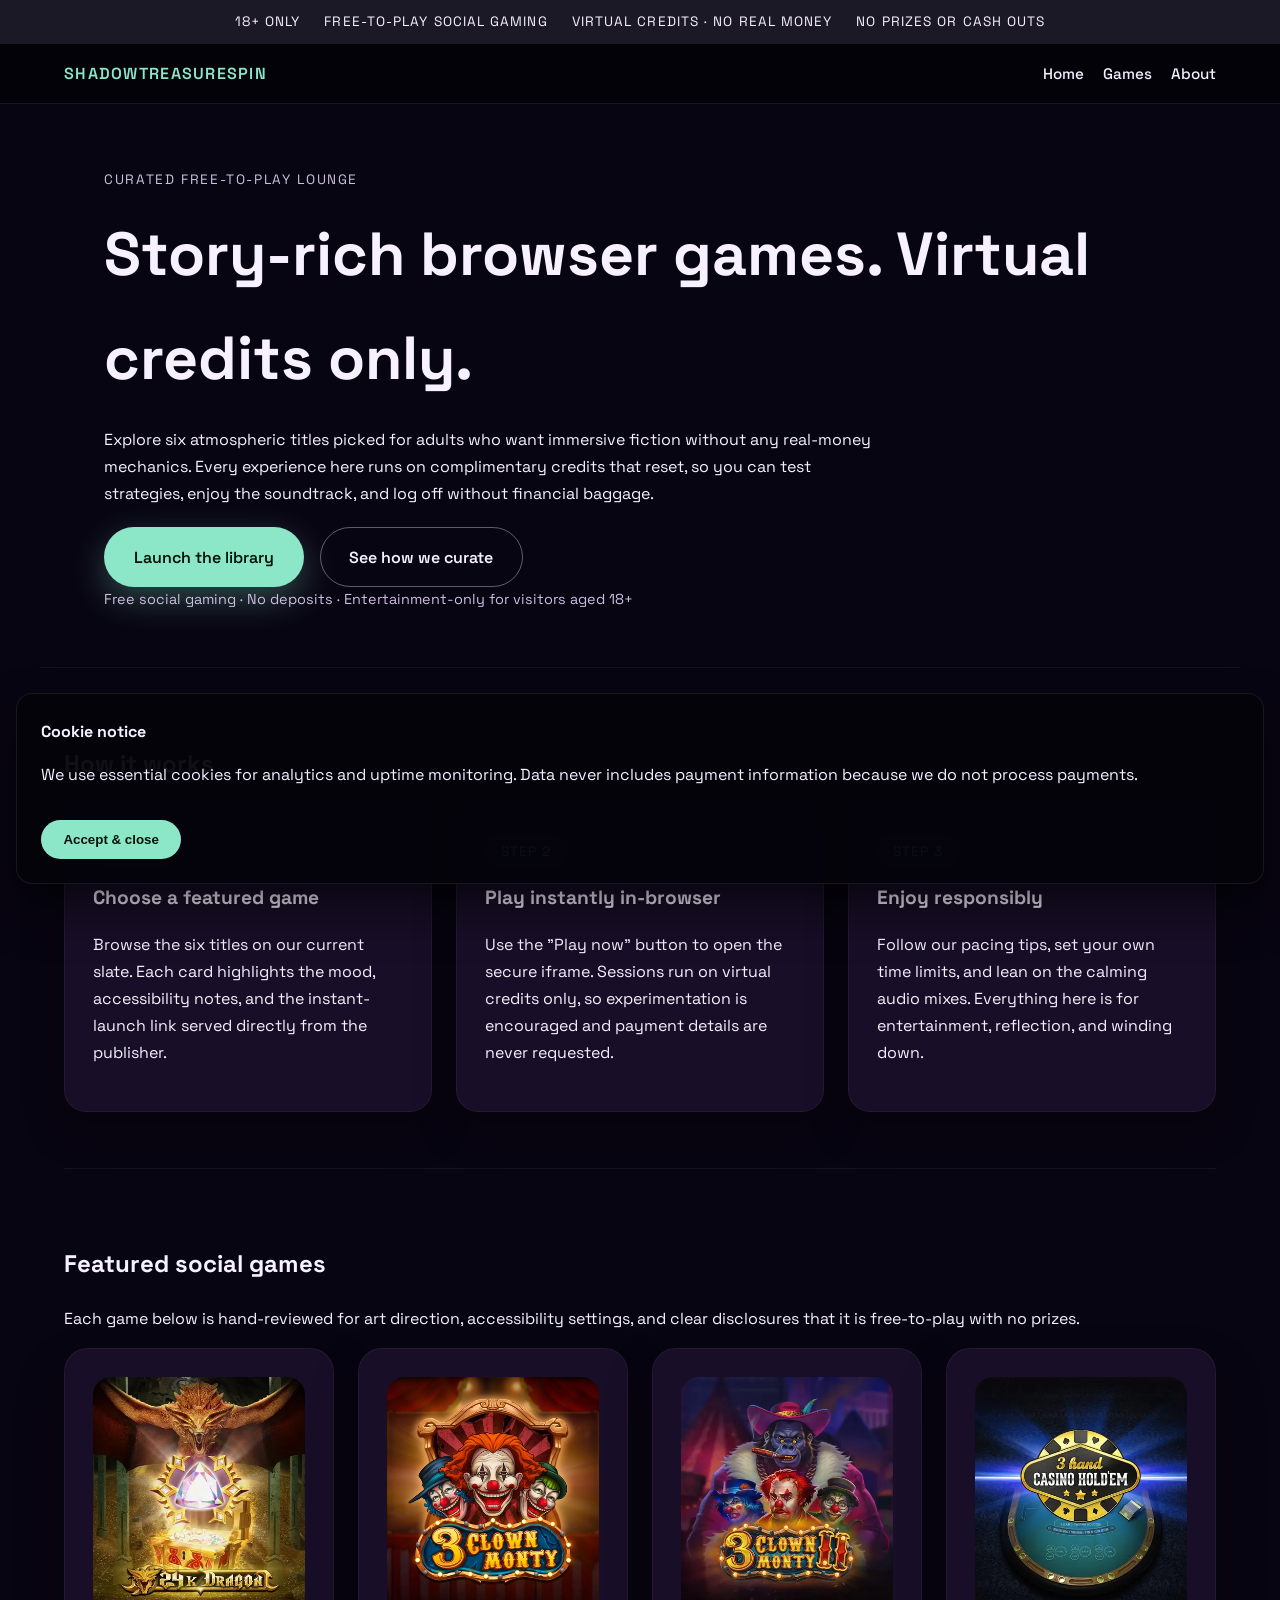
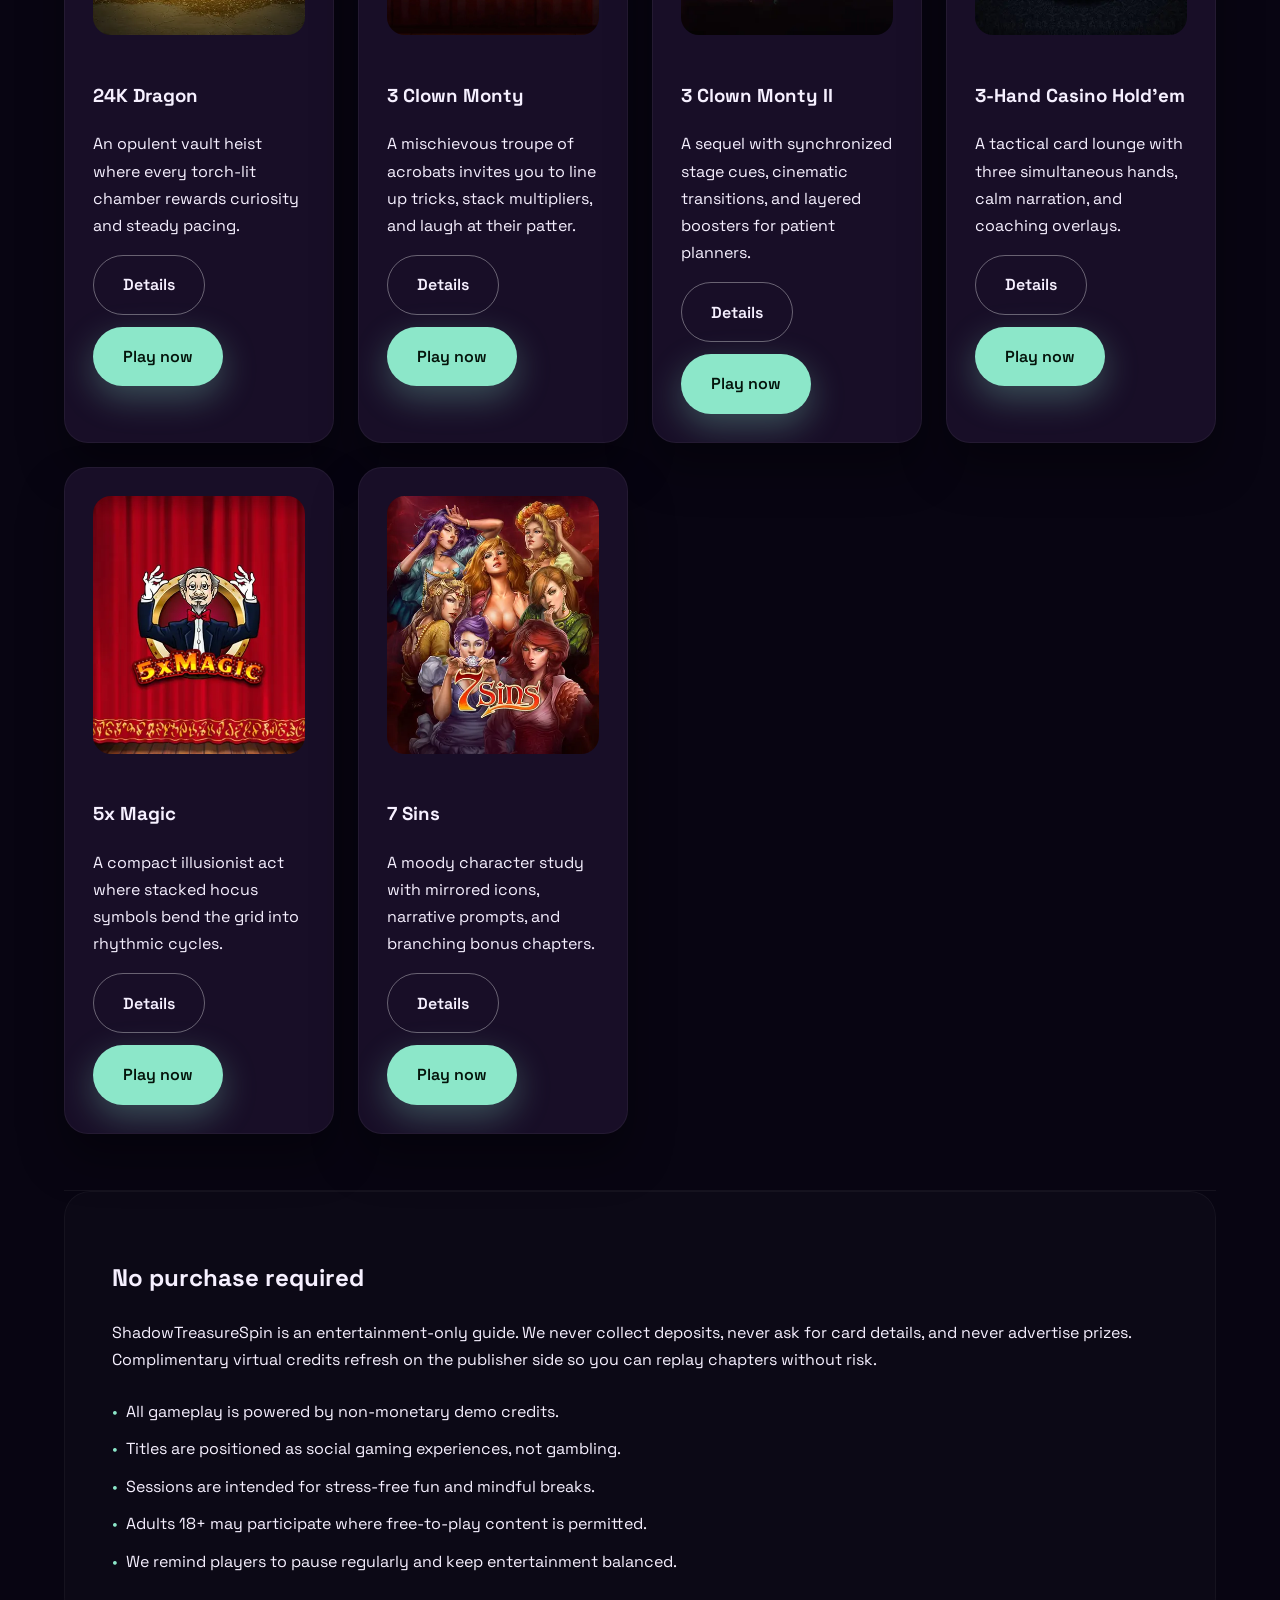
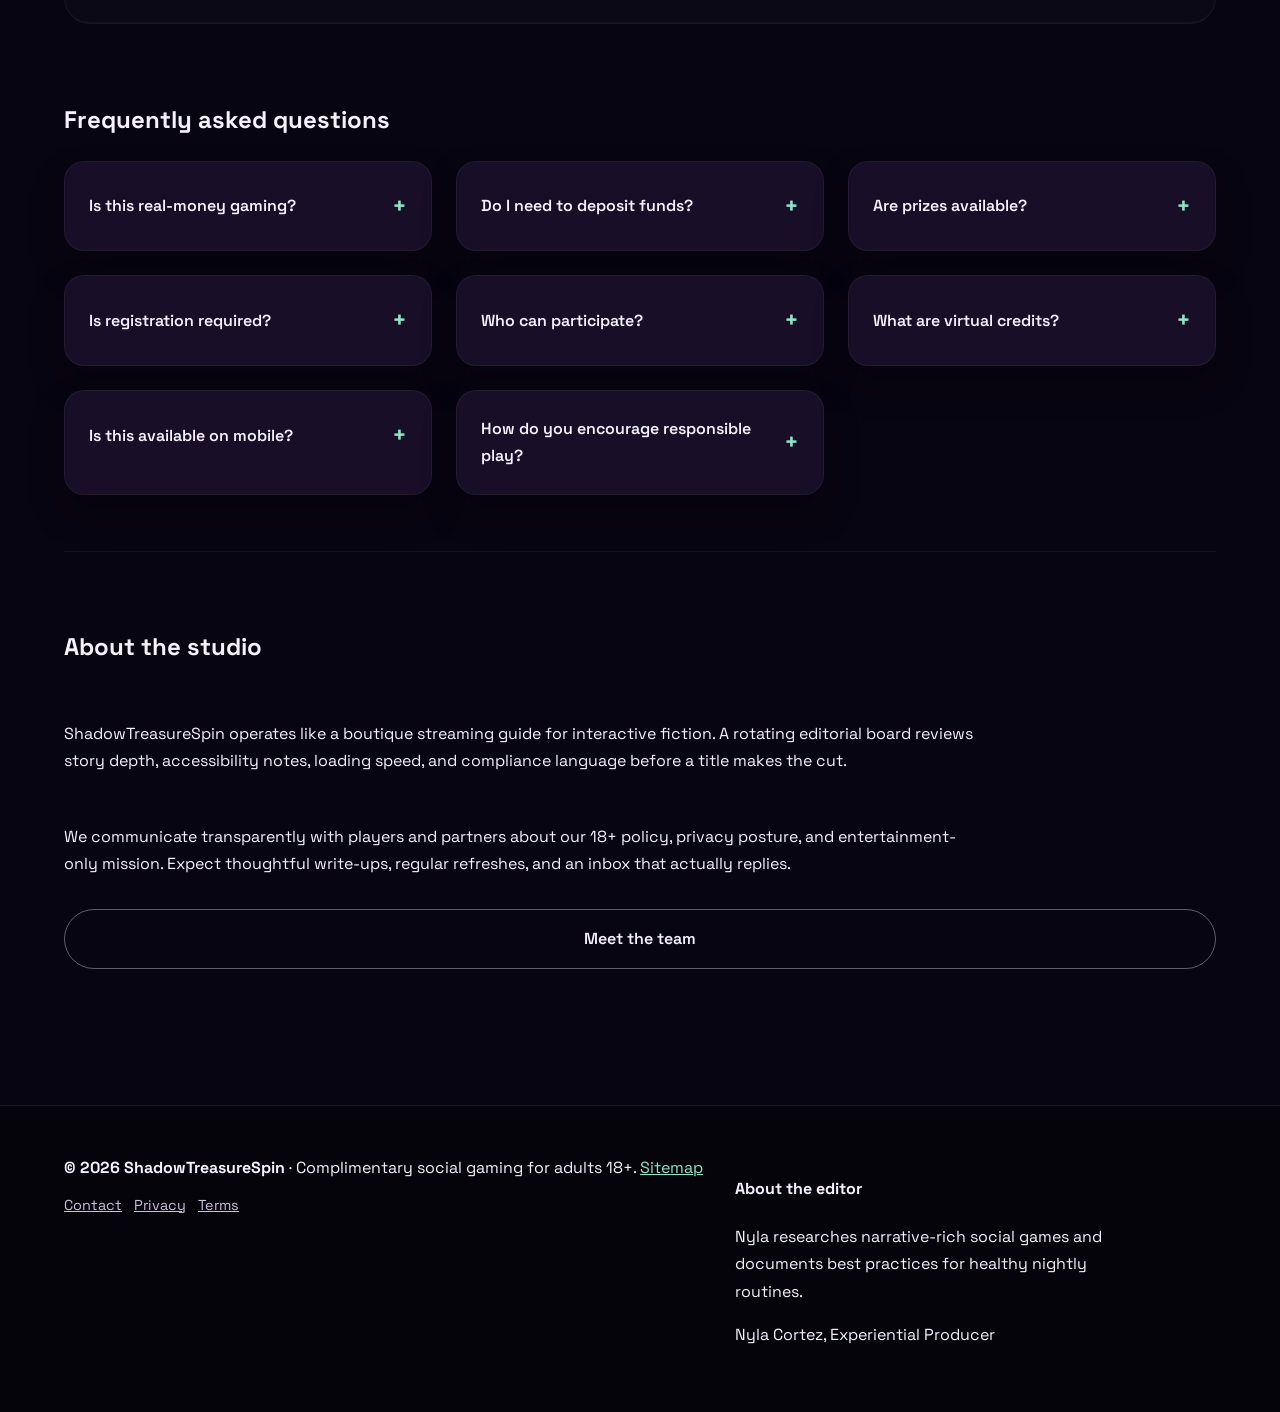
==== commit 9bb777a4: "Streamline navigation, FAQ visuals, and card interactions" ====
--- a/index.html
+++ b/index.html
@@ -1,5 +1,5 @@
 <!DOCTYPE html><html lang='en'><head><meta charset='UTF-8'><meta name='viewport' content='width=device-width, initial-scale=1.0'><title>ShadowTreasureSpin | Neon Social Game Guide</title><meta name='description' content='ShadowTreasureSpin spotlights six atmospheric, credit-only browser experiences with strategy notes, accessibility tips, and adult-focused community standards.'><meta property='og:title' content='ShadowTreasureSpin | Neon Social Game Guide'><meta property='og:description' content='ShadowTreasureSpin spotlights six atmospheric, credit-only browser experiences with strategy notes, accessibility tips, and adult-focused community standards.'><meta property='og:type' content='website'><meta property='og:url' content='https://shadowtreasurespin.com/index.html'><meta property='og:image' content='https://shadowtreasurespin.com/images/24k-dragon.webp'><meta property='og:site_name' content='ShadowTreasureSpin'><meta name='twitter:card' content='summary_large_image'><meta name='twitter:title' content='ShadowTreasureSpin | Neon Social Game Guide'><meta name='twitter:description' content='ShadowTreasureSpin spotlights six atmospheric, credit-only browser experiences with strategy notes, accessibility tips, and adult-focused community standards.'><link rel='canonical' href='https://shadowtreasurespin.com/index.html'><link rel='preconnect' href='https://fonts.googleapis.com'><link rel='preconnect' href='https://fonts.gstatic.com' crossorigin><link rel='stylesheet' href='https://fonts.googleapis.com/css2?family=Space+Grotesk:wght@400;500;600&display=swap'><link rel='stylesheet' href='css/style.css'><link rel='icon' href="data:image/svg+xml,<svg xmlns='http://www.w3.org/2000/svg' viewBox='0 0 64 64'><circle cx='32' cy='32' r='30' fill='#b387ff'/><circle cx='32' cy='32' r='18' fill='#8ce7c9'/></svg>"><meta name='theme-color' content='#b387ff'><style>:root{--bg:#080512;--card:#180e27;--primary:#b387ff;--accent:#8ce7c9;--text:#f6f0ff;--muted:#cbbfdf;--shadow:rgba(140,231,201,0.3);}</style><script type="application/ld+json">{"@context": "https://schema.org", "@type": "WebSite", "name": "ShadowTreasureSpin", "url": "https://shadowtreasurespin.com", "description": "Nocturnal strategy for adults who savor story-rich spins", "publisher": {"@type": "Organization", "name": "ShadowTreasureSpin"}, "potentialAction": {"@type": "SearchAction", "target": "https://shadowtreasurespin.com/search?q={search_term_string}", "query-input": "required name=search_term_string"}}</script>
-<script type="application/ld+json">{"@context": "https://schema.org", "@type": "ItemList", "name": "ShadowTreasureSpin Featured Games", "itemListElement": [{"@type": "ListItem", "position": 1, "item": {"@type": "VideoGame", "name": "24K Dragon", "url": "https://shadowtreasurespin.com/24k-dragon.html"}}, {"@type": "ListItem", "position": 2, "item": {"@type": "VideoGame", "name": "3 Clown Monty", "url": "https://shadowtreasurespin.com/3-clown-monty.html"}}, {"@type": "ListItem", "position": 3, "item": {"@type": "VideoGame", "name": "3 Clown Monty II", "url": "https://shadowtreasurespin.com/3-clown-monty-ii.html"}}, {"@type": "ListItem", "position": 4, "item": {"@type": "VideoGame", "name": "3-Hand Casino Hold'em", "url": "https://shadowtreasurespin.com/3-hand-casino-hold-em.html"}}, {"@type": "ListItem", "position": 5, "item": {"@type": "VideoGame", "name": "5x Magic", "url": "https://shadowtreasurespin.com/5x-magic.html"}}, {"@type": "ListItem", "position": 6, "item": {"@type": "VideoGame", "name": "7 Sins", "url": "https://shadowtreasurespin.com/7-sins.html"}}]}</script></head><body><div class='compliance-strip'><span>18+ only</span><span>Free-to-play social gaming</span><span>Virtual credits · No real money</span><span>No prizes or cash outs</span></div><header class='site-header'><div class='logo'>ShadowTreasureSpin</div><button class='hamburger' aria-label='Toggle navigation'><span></span><span></span><span></span></button><nav class='site-nav'><a href='index.html'>Home</a><a href='games.html'>Games</a><a href='about.html'>About</a><a href='contact.html'>Contact</a><a href='privacy.html'>Privacy</a><a href='terms.html'>Terms</a></nav></header>
+<script type="application/ld+json">{"@context": "https://schema.org", "@type": "ItemList", "name": "ShadowTreasureSpin Featured Games", "itemListElement": [{"@type": "ListItem", "position": 1, "item": {"@type": "VideoGame", "name": "24K Dragon", "url": "https://shadowtreasurespin.com/24k-dragon.html"}}, {"@type": "ListItem", "position": 2, "item": {"@type": "VideoGame", "name": "3 Clown Monty", "url": "https://shadowtreasurespin.com/3-clown-monty.html"}}, {"@type": "ListItem", "position": 3, "item": {"@type": "VideoGame", "name": "3 Clown Monty II", "url": "https://shadowtreasurespin.com/3-clown-monty-ii.html"}}, {"@type": "ListItem", "position": 4, "item": {"@type": "VideoGame", "name": "3-Hand Casino Hold'em", "url": "https://shadowtreasurespin.com/3-hand-casino-hold-em.html"}}, {"@type": "ListItem", "position": 5, "item": {"@type": "VideoGame", "name": "5x Magic", "url": "https://shadowtreasurespin.com/5x-magic.html"}}, {"@type": "ListItem", "position": 6, "item": {"@type": "VideoGame", "name": "7 Sins", "url": "https://shadowtreasurespin.com/7-sins.html"}}]}</script></head><body><div class='compliance-strip'><span>18+ only</span><span>Free-to-play social gaming</span><span>Virtual credits · No real money</span><span>No prizes or cash outs</span></div><header class='site-header'><div class='logo'>ShadowTreasureSpin</div><button class='hamburger' aria-label='Toggle navigation'><span></span><span></span><span></span></button><nav class='site-nav'><a href='index.html'>Home</a><a href='games.html'>Games</a><a href='about.html'>About</a></nav></header>
 <section class='hero' id='hero'>
   <div>
     <p class='eyebrow'>Curated free-to-play lounge</p>
@@ -52,14 +52,14 @@
   <section class='faq-section' id='faq'>
     <h2>Frequently asked questions</h2>
     <div class='faq-grid'>
-      <article class='faq-item'><h3>Is this real-money gaming?</h3><p>No. Every experience showcased here uses virtual credits with zero cash value. There are no stakes, no payouts, and no gambling mechanics.</p></article>
-      <article class='faq-item'><h3>Do I need to deposit funds?</h3><p>Never. Launch any title directly from the "Play now" button and you will enter a free practice environment supplied by the publisher.</p></article>
-      <article class='faq-item'><h3>Are prizes available?</h3><p>No prizes, sweepstakes, or rewards are offered. The goal is entertainment and skill-building only.</p></article>
-      <article class='faq-item'><h3>Is registration required?</h3><p>You can sample most titles instantly. If a publisher prompts for optional signup, it is solely for saving settings and still free.</p></article>
-      <article class='faq-item'><h3>Who can participate?</h3><p>ShadowTreasureSpin is designed for adults aged 18+ in regions where free-to-play social gaming is permitted.</p></article>
-      <article class='faq-item'><h3>What are virtual credits?</h3><p>Virtual credits act as play tokens within the experience. They refresh automatically, cannot be purchased, and hold no monetary value.</p></article>
-      <article class='faq-item'><h3>Is this available on mobile?</h3><p>Yes. Our library and each embedded iframe are optimized for modern phones, tablets, and desktops.</p></article>
-      <article class='faq-item'><h3>How do you encourage responsible play?</h3><p>We publish pacing tips, surface accessibility toggles, and spotlight experiences with built-in reminders so sessions stay healthy.</p></article>
+      <details class='faq-item'><summary>Is this real-money gaming?</summary><div class='faq-answer'><p>No. Every experience showcased here uses virtual credits with zero cash value. There are no stakes, no payouts, and no gambling mechanics.</p></div></details>
+      <details class='faq-item'><summary>Do I need to deposit funds?</summary><div class='faq-answer'><p>Never. Launch any title directly from the "Play now" button and you will enter a free practice environment supplied by the publisher.</p></div></details>
+      <details class='faq-item'><summary>Are prizes available?</summary><div class='faq-answer'><p>No prizes, sweepstakes, or rewards are offered. The goal is entertainment and skill-building only.</p></div></details>
+      <details class='faq-item'><summary>Is registration required?</summary><div class='faq-answer'><p>You can sample most titles instantly. If a publisher prompts for optional signup, it is solely for saving settings and still free.</p></div></details>
+      <details class='faq-item'><summary>Who can participate?</summary><div class='faq-answer'><p>ShadowTreasureSpin is designed for adults aged 18+ in regions where free-to-play social gaming is permitted.</p></div></details>
+      <details class='faq-item'><summary>What are virtual credits?</summary><div class='faq-answer'><p>Virtual credits act as play tokens within the experience. They refresh automatically, cannot be purchased, and hold no monetary value.</p></div></details>
+      <details class='faq-item'><summary>Is this available on mobile?</summary><div class='faq-answer'><p>Yes. Our library and each embedded iframe are optimized for modern phones, tablets, and desktops.</p></div></details>
+      <details class='faq-item'><summary>How do you encourage responsible play?</summary><div class='faq-answer'><p>We publish pacing tips, surface accessibility toggles, and spotlight experiences with built-in reminders so sessions stay healthy.</p></div></details>
     </div>
   </section>
   <section class='about-preview'>
@@ -69,5 +69,5 @@
     <a class='btn secondary' href='about.html'>Meet the team</a>
   </section>
 </main>
-<footer class='site-footer'><div><strong>&copy; 2026 ShadowTreasureSpin</strong> · Complimentary social gaming for adults 18+. <a href='sitemap.xml'>Sitemap</a></div><div class='author-bio'><h4>About the editor</h4><p>Nyla researches narrative-rich social games and documents best practices for healthy nightly routines.</p><p>Nyla Cortez, Experiential Producer</p></div></footer>
+<footer class='site-footer'><div><strong>&copy; 2026 ShadowTreasureSpin</strong> · Complimentary social gaming for adults 18+. <a href='sitemap.xml'>Sitemap</a><div class='footer-links'><a href='contact.html'>Contact</a><a href='privacy.html'>Privacy</a><a href='terms.html'>Terms</a></div></div><div class='author-bio'><h4>About the editor</h4><p>Nyla researches narrative-rich social games and documents best practices for healthy nightly routines.</p><p>Nyla Cortez, Experiential Producer</p></div></footer>
 <div class='cookie-banner' role='region' aria-label='Cookie notice'><div><strong>Cookie notice</strong><p>We use essential cookies for analytics and uptime monitoring. Data never includes payment information because we do not process payments.</p></div><button type='button' data-cookie-accept>Accept &amp; close</button></div><script src='js/main.js' defer></script></body></html>
--- a/css/style.css
+++ b/css/style.css
@@ -192,6 +192,7 @@
   position: relative;
   overflow: hidden;
   border: 1px solid rgba(255, 255, 255, 0.05);
+  transition: transform 0.3s ease, box-shadow 0.3s ease;
 }
 .game-card::after {
   content: '';
@@ -200,12 +201,14 @@
   background: linear-gradient(145deg, transparent, rgba(255, 255, 255, 0.08));
   opacity: 0;
   transition: opacity 0.3s ease;
+  pointer-events: none;
 }
 .game-card:hover::after {
   opacity: 1;
 }
 .game-card:hover {
   transform: translateY(-4px);
+  box-shadow: 0 30px 55px rgba(0, 0, 0, 0.45);
 }
 .game-card img {
   width: 100%;
@@ -246,14 +249,37 @@
 }
 .faq-item {
   background: var(--card);
-  border-radius: 18px;
-  padding: 1.75rem;
+  border-radius: 20px;
   border: 1px solid rgba(255, 255, 255, 0.05);
-  box-shadow: 0 15px 32px rgba(0, 0, 0, 0.35);
-}
-.faq-item h3 {
-  margin: 0 0 0.5rem;
-  font-size: 1.1rem;
+  box-shadow: 0 18px 32px rgba(0, 0, 0, 0.35);
+  padding: 0;
+  overflow: hidden;
+}
+.faq-item summary {
+  list-style: none;
+  cursor: pointer;
+  padding: 1.5rem;
+  font-weight: 600;
+  display: flex;
+  justify-content: space-between;
+  align-items: center;
+}
+.faq-item summary::-webkit-details-marker {
+  display: none;
+}
+.faq-item summary::after {
+  content: '+';
+  font-size: 1.5rem;
+  color: var(--accent);
+  transition: transform 0.3s ease;
+}
+.faq-item[open] summary::after {
+  transform: rotate(45deg);
+}
+.faq-answer {
+  padding: 0 1.5rem 1.5rem;
+  border-top: 1px solid rgba(255, 255, 255, 0.05);
+  color: var(--muted);
 }
 .about-preview {
   display: grid;
@@ -272,6 +298,16 @@
 }
 .site-footer a {
   color: var(--accent);
+}
+.footer-links {
+  display: flex;
+  gap: 0.75rem;
+  flex-wrap: wrap;
+  margin-top: 0.75rem;
+}
+.footer-links a {
+  color: var(--muted);
+  font-size: 0.9rem;
 }
 .author-bio {
   max-width: 420px;
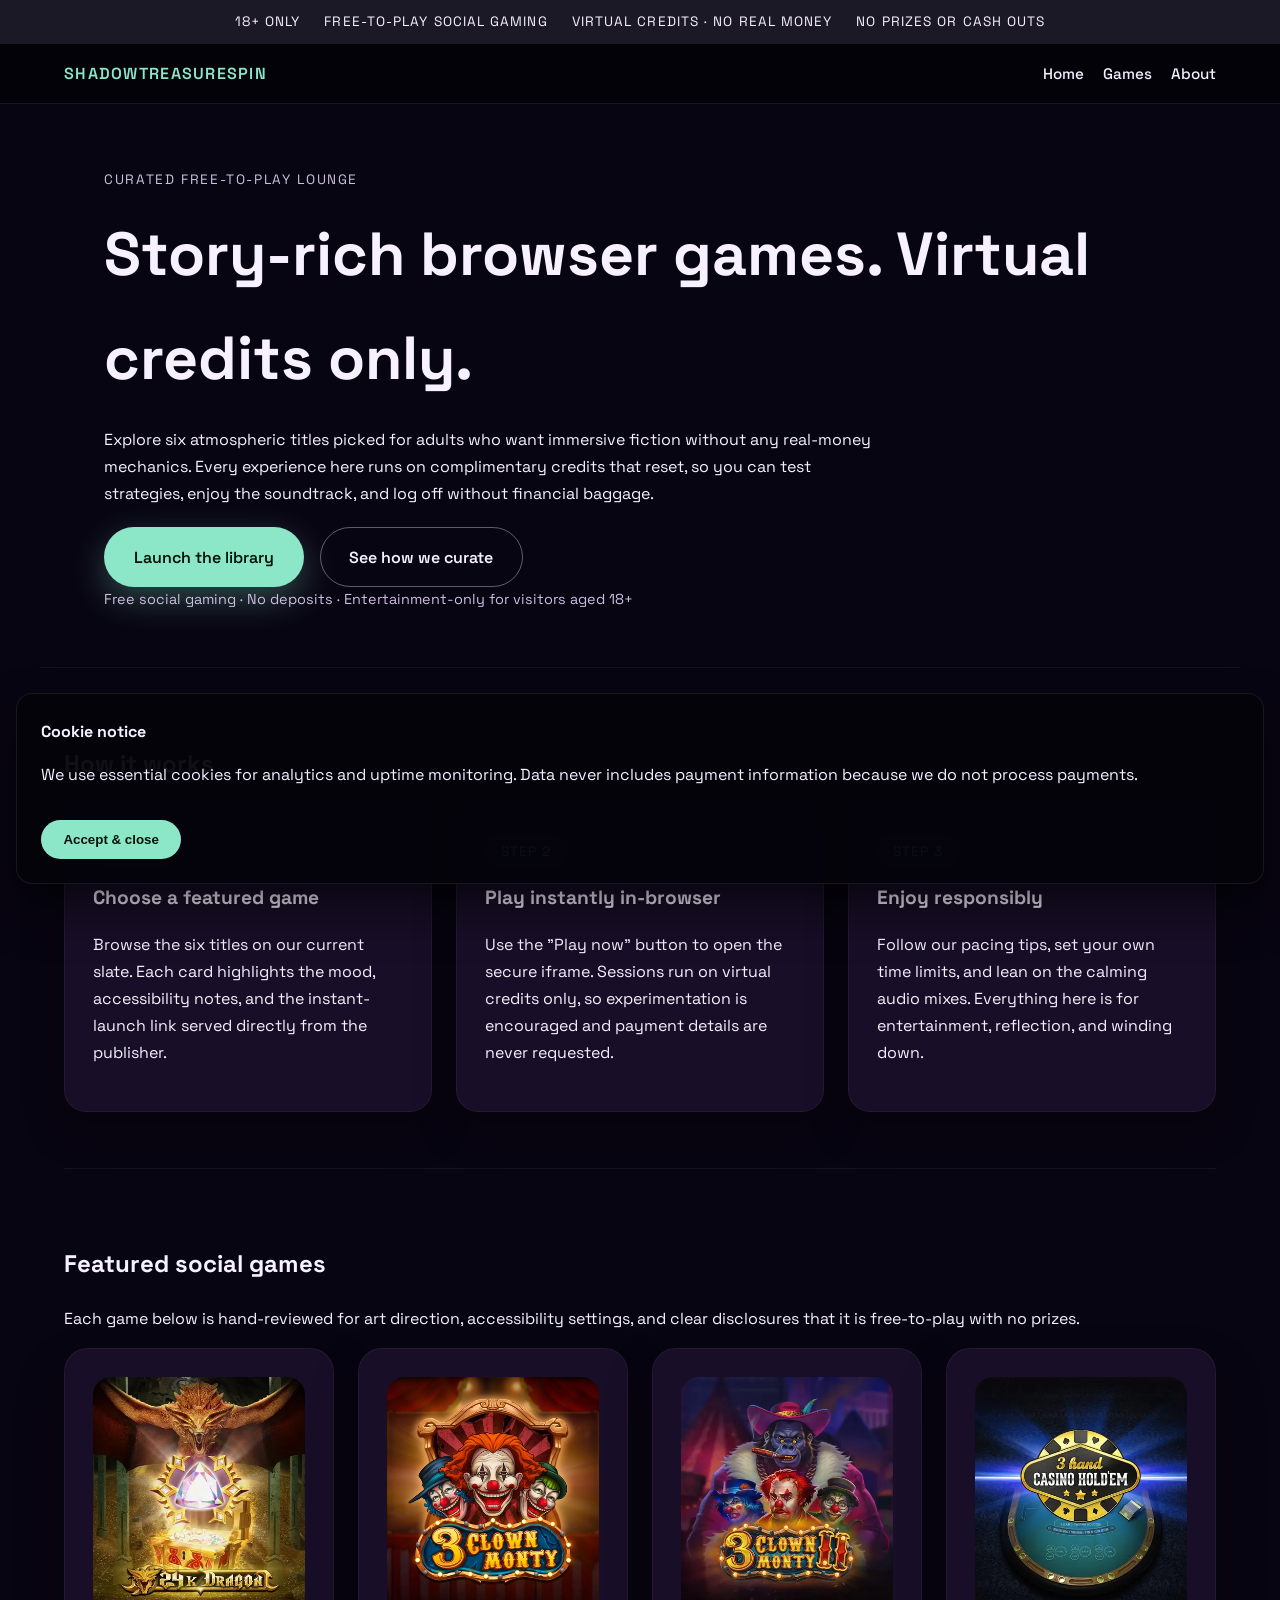
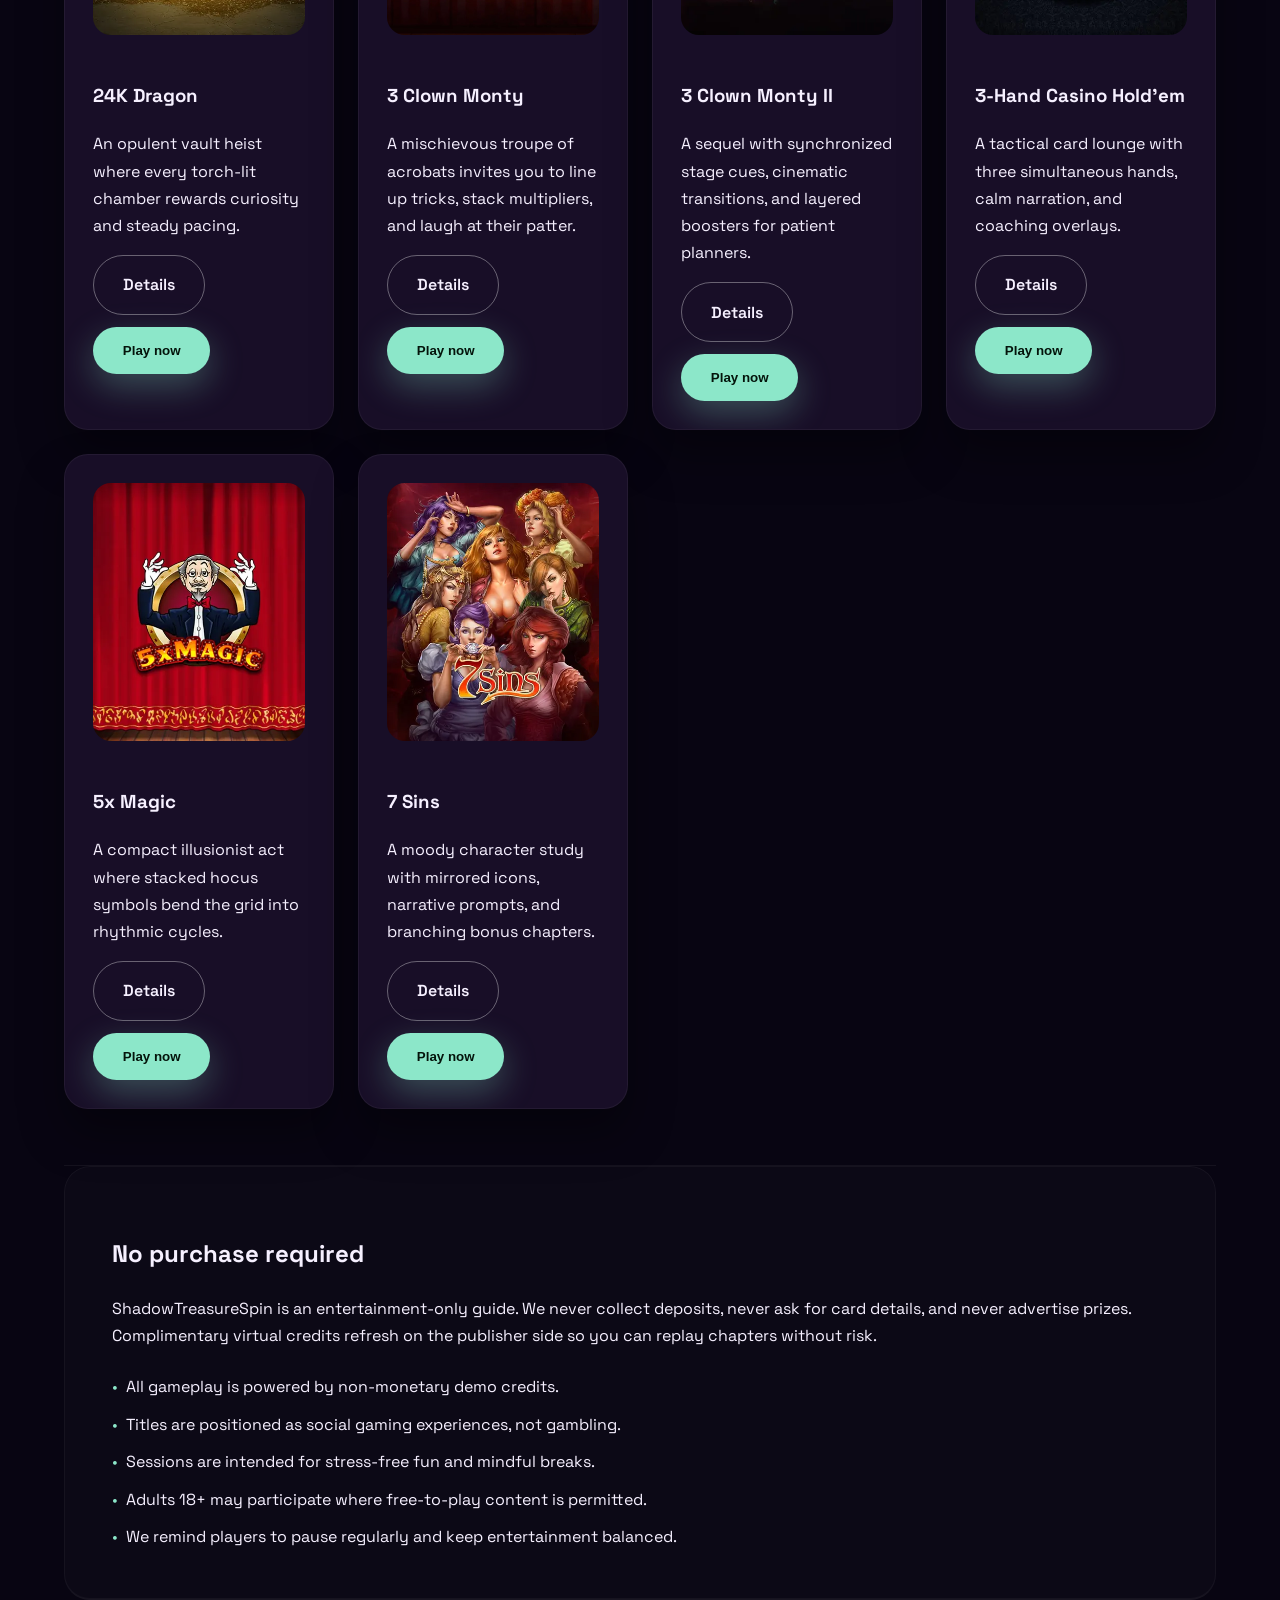
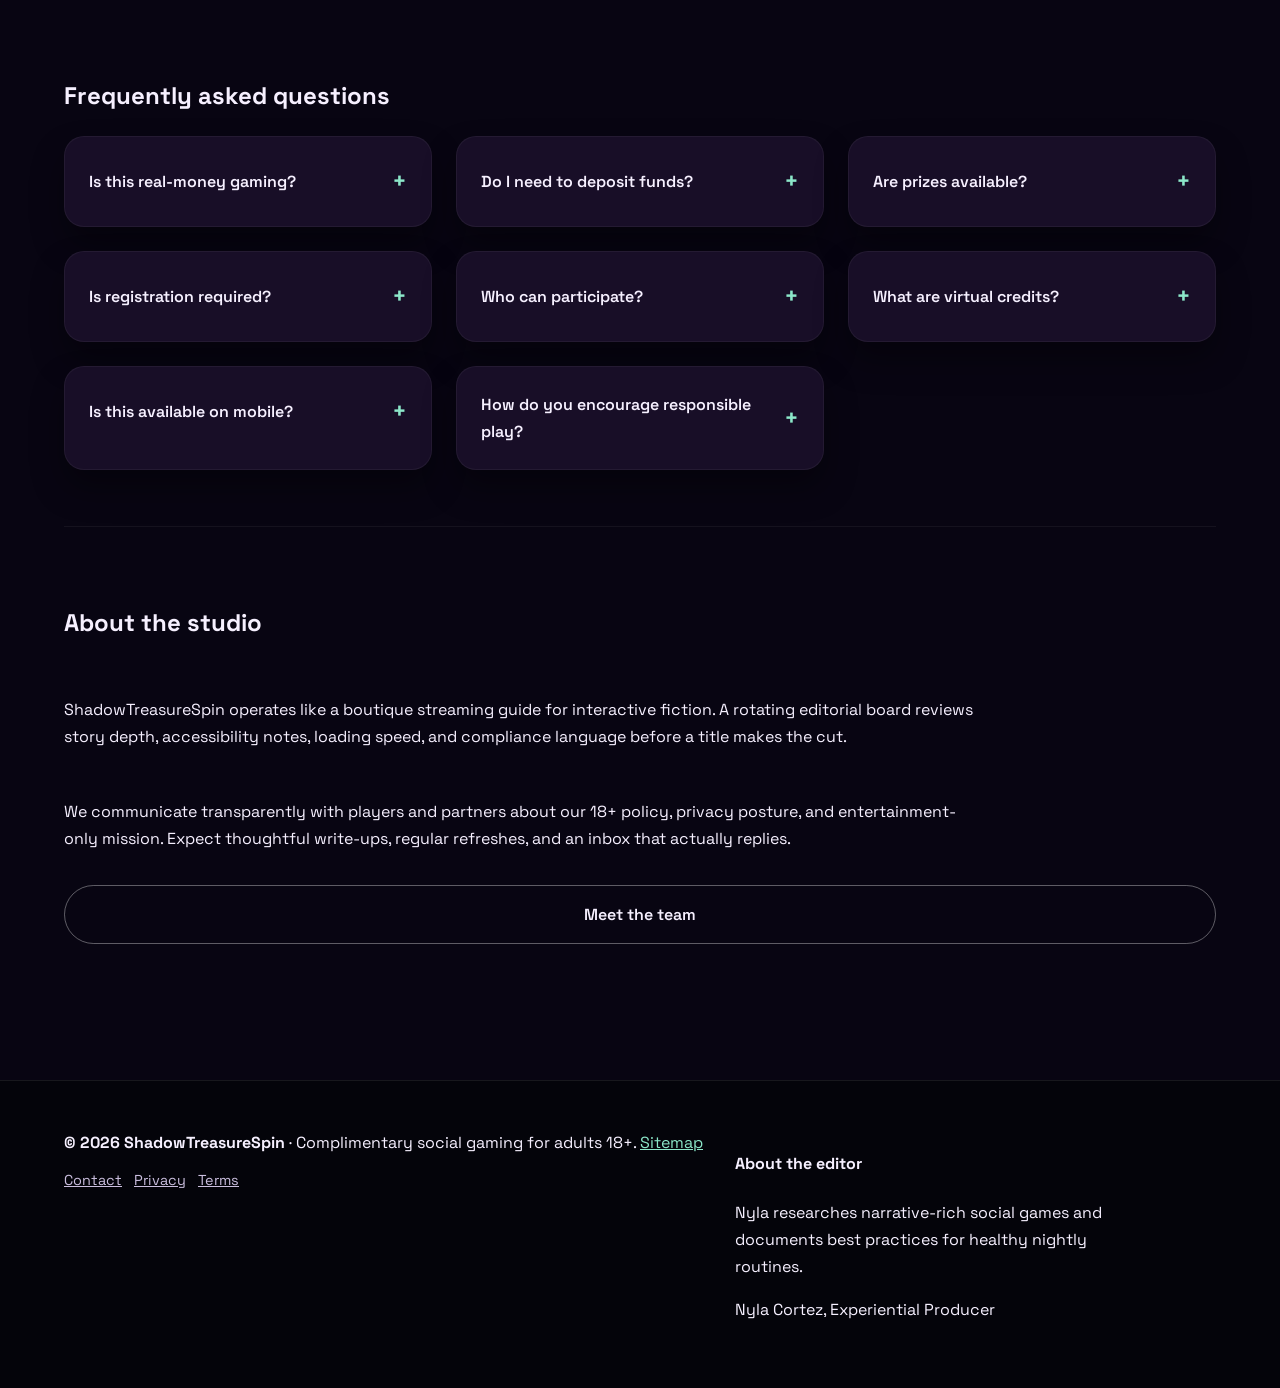
==== commit 7970c82f: "Add iframe modals and nav/footer updates" ====
--- a/index.html
+++ b/index.html
@@ -36,7 +36,7 @@
   <section id='games'>
     <h2>Featured social games</h2>
     <p>Each game below is hand-reviewed for art direction, accessibility settings, and clear disclosures that it is free-to-play with no prizes.</p>
-    <div class='games-grid'><article class='game-card'><img src='images/24k-dragon.webp' alt='Luminous dragon statue made of virtual gold' loading='lazy'><h3>24K Dragon</h3><p>An opulent vault heist where every torch-lit chamber rewards curiosity and steady pacing.</p><div class='card-actions'><a class='btn secondary' href='24k-dragon.html'>Details</a><a class='btn primary' href='https://asccw.playngonetwork.com/casino/ContainerLauncher?pid=2&gid=twentyfourkdragon&lang=en_GB&practice=1&channel=desktop&demo=2' target='_blank' rel='noopener'>Play now</a></div></article><article class='game-card'><img src='images/3-clown-monty.webp' alt='Retro circus marquee with neon lights' loading='lazy'><h3>3 Clown Monty</h3><p>A mischievous troupe of acrobats invites you to line up tricks, stack multipliers, and laugh at their patter.</p><div class='card-actions'><a class='btn secondary' href='3-clown-monty.html'>Details</a><a class='btn primary' href='https://asccw.playngonetwork.com/casino/ContainerLauncher?pid=2&gid=threeclownmonty&lang=en_GB&practice=1&channel=desktop&demo=2' target='_blank' rel='noopener'>Play now</a></div></article><article class='game-card'><img src='images/3-clown-monty-ii.webp' alt='Stylized circus stage with neon smoke' loading='lazy'><h3>3 Clown Monty II</h3><p>A sequel with synchronized stage cues, cinematic transitions, and layered boosters for patient planners.</p><div class='card-actions'><a class='btn secondary' href='3-clown-monty-ii.html'>Details</a><a class='btn primary' href='https://asccw.playngonetwork.com/casino/ContainerLauncher?pid=2&gid=threeclownmonty2&lang=en_GB&practice=1&channel=desktop&demo=2' target='_blank' rel='noopener'>Play now</a></div></article><article class='game-card'><img src='images/3-hand-casino-hold’em.webp' alt='Minimalist card table with holographic accents' loading='lazy'><h3>3-Hand Casino Hold'em</h3><p>A tactical card lounge with three simultaneous hands, calm narration, and coaching overlays.</p><div class='card-actions'><a class='btn secondary' href='3-hand-casino-hold-em.html'>Details</a><a class='btn primary' href='https://asccw.playngonetwork.com/casino/ContainerLauncher?pid=2&gid=threehandholdem&lang=en_GB&practice=1&channel=desktop&demo=2' target='_blank' rel='noopener'>Play now</a></div></article><article class='game-card'><img src='images/5x-magic.webp' alt='Floating neon top hats over a velvet stage' loading='lazy'><h3>5x Magic</h3><p>A compact illusionist act where stacked hocus symbols bend the grid into rhythmic cycles.</p><div class='card-actions'><a class='btn secondary' href='5x-magic.html'>Details</a><a class='btn primary' href='https://asccw.playngonetwork.com/casino/ContainerLauncher?pid=2&gid=5xmagic&lang=en_GB&practice=1&channel=desktop&demo=2' target='_blank' rel='noopener'>Play now</a></div></article><article class='game-card'><img src='images/7-sins.webp' alt='Baroque stained glass portrait' loading='lazy'><h3>7 Sins</h3><p>A moody character study with mirrored icons, narrative prompts, and branching bonus chapters.</p><div class='card-actions'><a class='btn secondary' href='7-sins.html'>Details</a><a class='btn primary' href='https://asccw.playngonetwork.com/casino/ContainerLauncher?pid=2&gid=sevensins&lang=en_GB&practice=1&channel=desktop&demo=2' target='_blank' rel='noopener'>Play now</a></div></article></div>
+    <div class='games-grid'><article class='game-card'><img src='images/24k-dragon.webp' alt='Luminous dragon statue made of virtual gold' loading='lazy'><h3>24K Dragon</h3><p>An opulent vault heist where every torch-lit chamber rewards curiosity and steady pacing.</p><div class='card-actions'><a class='btn secondary' href='24k-dragon.html'>Details</a><button type='button' class='btn primary play-btn' data-iframe='https://asccw.playngonetwork.com/casino/ContainerLauncher?pid=2&gid=twentyfourkdragon&lang=en_GB&practice=1&channel=desktop&demo=2'>Play now</button></div></article><article class='game-card'><img src='images/3-clown-monty.webp' alt='Retro circus marquee with neon lights' loading='lazy'><h3>3 Clown Monty</h3><p>A mischievous troupe of acrobats invites you to line up tricks, stack multipliers, and laugh at their patter.</p><div class='card-actions'><a class='btn secondary' href='3-clown-monty.html'>Details</a><button type='button' class='btn primary play-btn' data-iframe='https://asccw.playngonetwork.com/casino/ContainerLauncher?pid=2&gid=threeclownmonty&lang=en_GB&practice=1&channel=desktop&demo=2'>Play now</button></div></article><article class='game-card'><img src='images/3-clown-monty-ii.webp' alt='Stylized circus stage with neon smoke' loading='lazy'><h3>3 Clown Monty II</h3><p>A sequel with synchronized stage cues, cinematic transitions, and layered boosters for patient planners.</p><div class='card-actions'><a class='btn secondary' href='3-clown-monty-ii.html'>Details</a><button type='button' class='btn primary play-btn' data-iframe='https://asccw.playngonetwork.com/casino/ContainerLauncher?pid=2&gid=threeclownmonty2&lang=en_GB&practice=1&channel=desktop&demo=2'>Play now</button></div></article><article class='game-card'><img src='images/3-hand-casino-hold’em.webp' alt='Minimalist card table with holographic accents' loading='lazy'><h3>3-Hand Casino Hold'em</h3><p>A tactical card lounge with three simultaneous hands, calm narration, and coaching overlays.</p><div class='card-actions'><a class='btn secondary' href='3-hand-casino-hold-em.html'>Details</a><button type='button' class='btn primary play-btn' data-iframe='https://asccw.playngonetwork.com/casino/ContainerLauncher?pid=2&gid=threehandholdem&lang=en_GB&practice=1&channel=desktop&demo=2'>Play now</button></div></article><article class='game-card'><img src='images/5x-magic.webp' alt='Floating neon top hats over a velvet stage' loading='lazy'><h3>5x Magic</h3><p>A compact illusionist act where stacked hocus symbols bend the grid into rhythmic cycles.</p><div class='card-actions'><a class='btn secondary' href='5x-magic.html'>Details</a><button type='button' class='btn primary play-btn' data-iframe='https://asccw.playngonetwork.com/casino/ContainerLauncher?pid=2&gid=5xmagic&lang=en_GB&practice=1&channel=desktop&demo=2'>Play now</button></div></article><article class='game-card'><img src='images/7-sins.webp' alt='Baroque stained glass portrait' loading='lazy'><h3>7 Sins</h3><p>A moody character study with mirrored icons, narrative prompts, and branching bonus chapters.</p><div class='card-actions'><a class='btn secondary' href='7-sins.html'>Details</a><button type='button' class='btn primary play-btn' data-iframe='https://asccw.playngonetwork.com/casino/ContainerLauncher?pid=2&gid=sevensins&lang=en_GB&practice=1&channel=desktop&demo=2'>Play now</button></div></article></div>
   </section>
   <section class='no-purchase'>
     <h2>No purchase required</h2>
@@ -70,4 +70,13 @@
   </section>
 </main>
 <footer class='site-footer'><div><strong>&copy; 2026 ShadowTreasureSpin</strong> · Complimentary social gaming for adults 18+. <a href='sitemap.xml'>Sitemap</a><div class='footer-links'><a href='contact.html'>Contact</a><a href='privacy.html'>Privacy</a><a href='terms.html'>Terms</a></div></div><div class='author-bio'><h4>About the editor</h4><p>Nyla researches narrative-rich social games and documents best practices for healthy nightly routines.</p><p>Nyla Cortez, Experiential Producer</p></div></footer>
+
+<div class='iframe-modal' aria-hidden='true'>
+  <div class='iframe-modal__overlay' data-modal-close></div>
+  <div class='iframe-modal__dialog' role='dialog' aria-modal='true' aria-label='Embedded game player'>
+    <button class='iframe-modal__close' type='button' data-modal-close>&times;</button>
+    <iframe src='' title='Embedded social game' loading='lazy' allowfullscreen></iframe>
+    <p class='iframe-modal__notice'>Virtual credits only. Close this window to return to the guide.</p>
+  </div>
+</div>
 <div class='cookie-banner' role='region' aria-label='Cookie notice'><div><strong>Cookie notice</strong><p>We use essential cookies for analytics and uptime monitoring. Data never includes payment information because we do not process payments.</p></div><button type='button' data-cookie-accept>Accept &amp; close</button></div><script src='js/main.js' defer></script></body></html>
--- a/css/style.css
+++ b/css/style.css
@@ -372,6 +372,58 @@
 }
 .related-list a:hover {
   border-bottom-color: var(--accent);
+}
+.iframe-modal {
+  position: fixed;
+  inset: 0;
+  display: none;
+  align-items: center;
+  justify-content: center;
+  padding: 2rem;
+  z-index: 100;
+}
+.iframe-modal.active {
+  display: flex;
+}
+.iframe-modal__overlay {
+  position: absolute;
+  inset: 0;
+  background: rgba(2, 2, 6, 0.8);
+  backdrop-filter: blur(6px);
+}
+.iframe-modal__dialog {
+  position: relative;
+  background: #0e0a1a;
+  border-radius: 24px;
+  padding: 1rem 1rem 1.5rem;
+  width: min(100%, 900px);
+  box-shadow: 0 35px 65px rgba(0, 0, 0, 0.6);
+  border: 1px solid rgba(255, 255, 255, 0.08);
+}
+.iframe-modal__dialog iframe {
+  width: 100%;
+  min-height: 520px;
+  border-radius: 18px;
+}
+.iframe-modal__close {
+  position: absolute;
+  top: 1rem;
+  right: 1rem;
+  background: rgba(255, 255, 255, 0.1);
+  border: none;
+  color: var(--text);
+  font-size: 1.8rem;
+  line-height: 1;
+  border-radius: 999px;
+  width: 44px;
+  height: 44px;
+  cursor: pointer;
+}
+.iframe-modal__notice {
+  margin: 0.75rem 0 0;
+  color: var(--muted);
+  font-size: 0.9rem;
+  text-align: center;
 }
 @media (max-width: 900px) {
   .site-nav {
@@ -402,4 +454,7 @@
     left: 1rem;
     right: 1rem;
   }
-}
+  .iframe-modal__dialog iframe {
+    min-height: 420px;
+  }
+}
